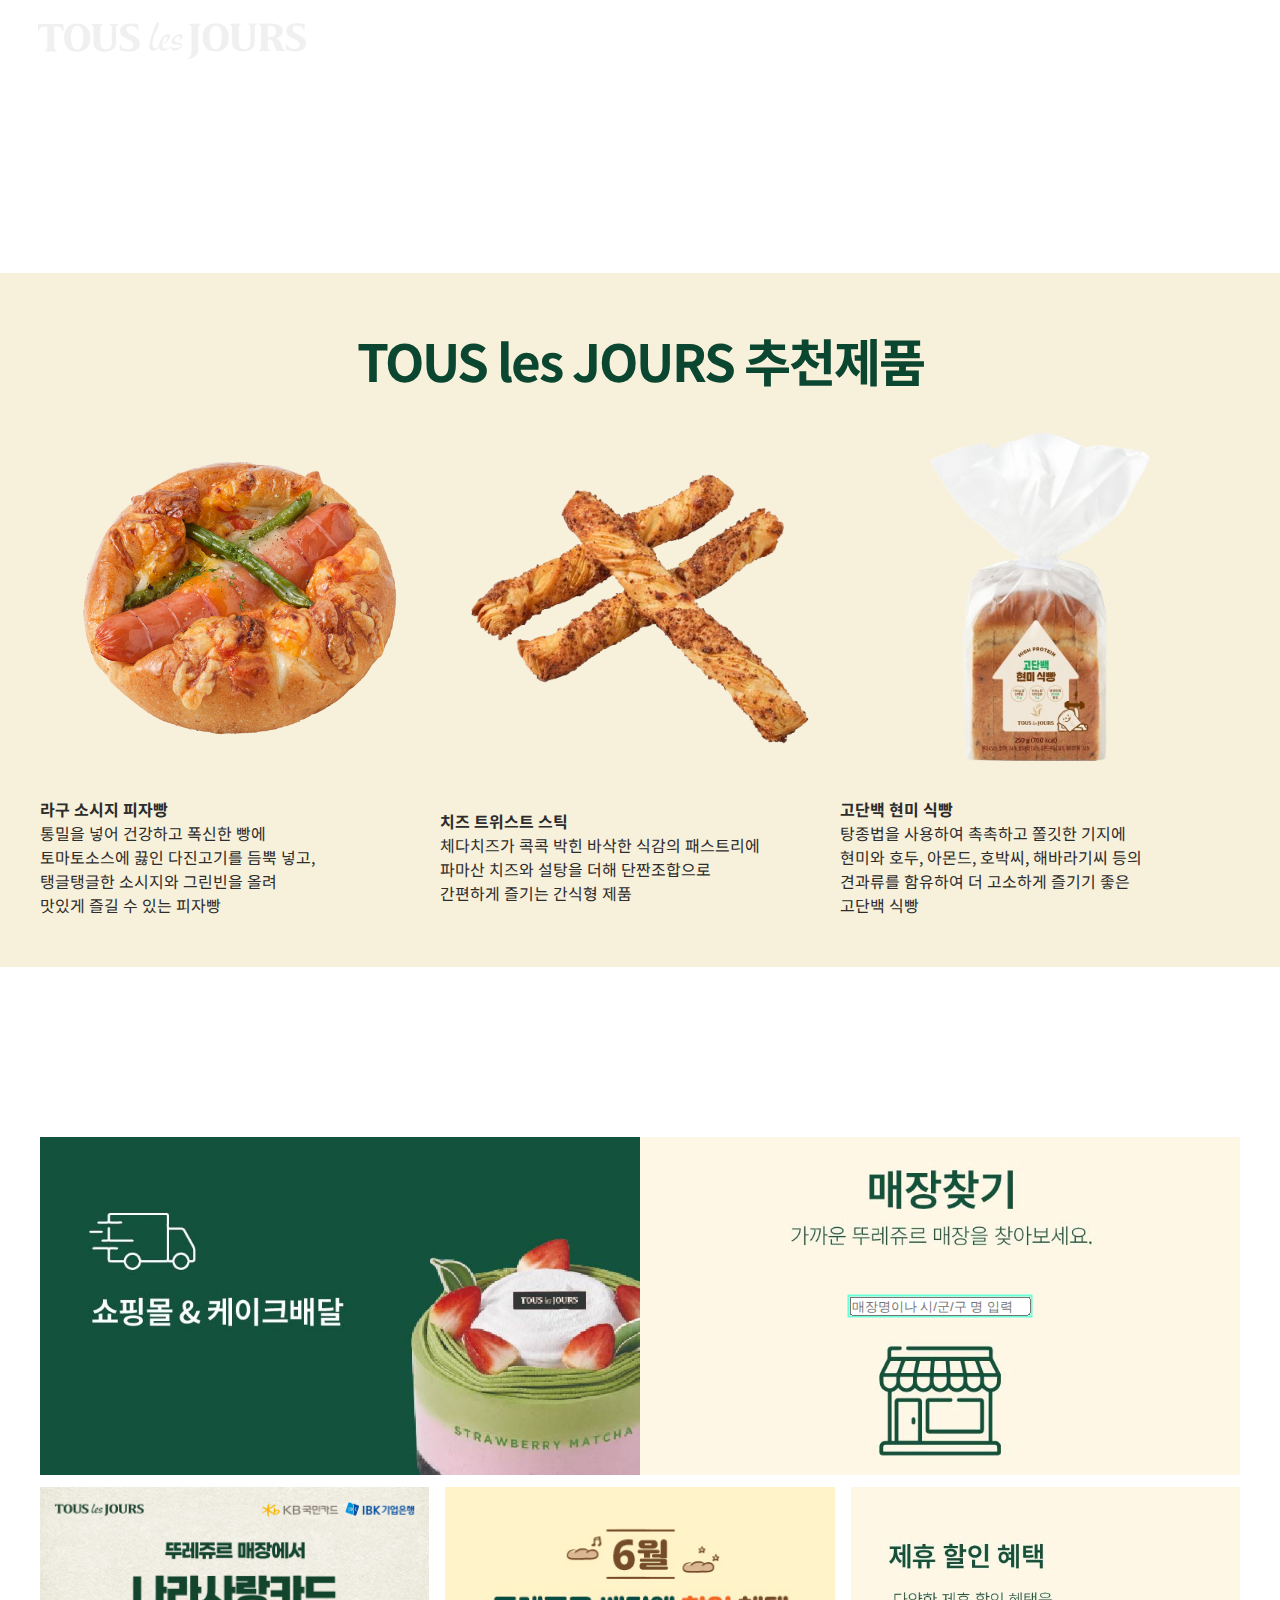
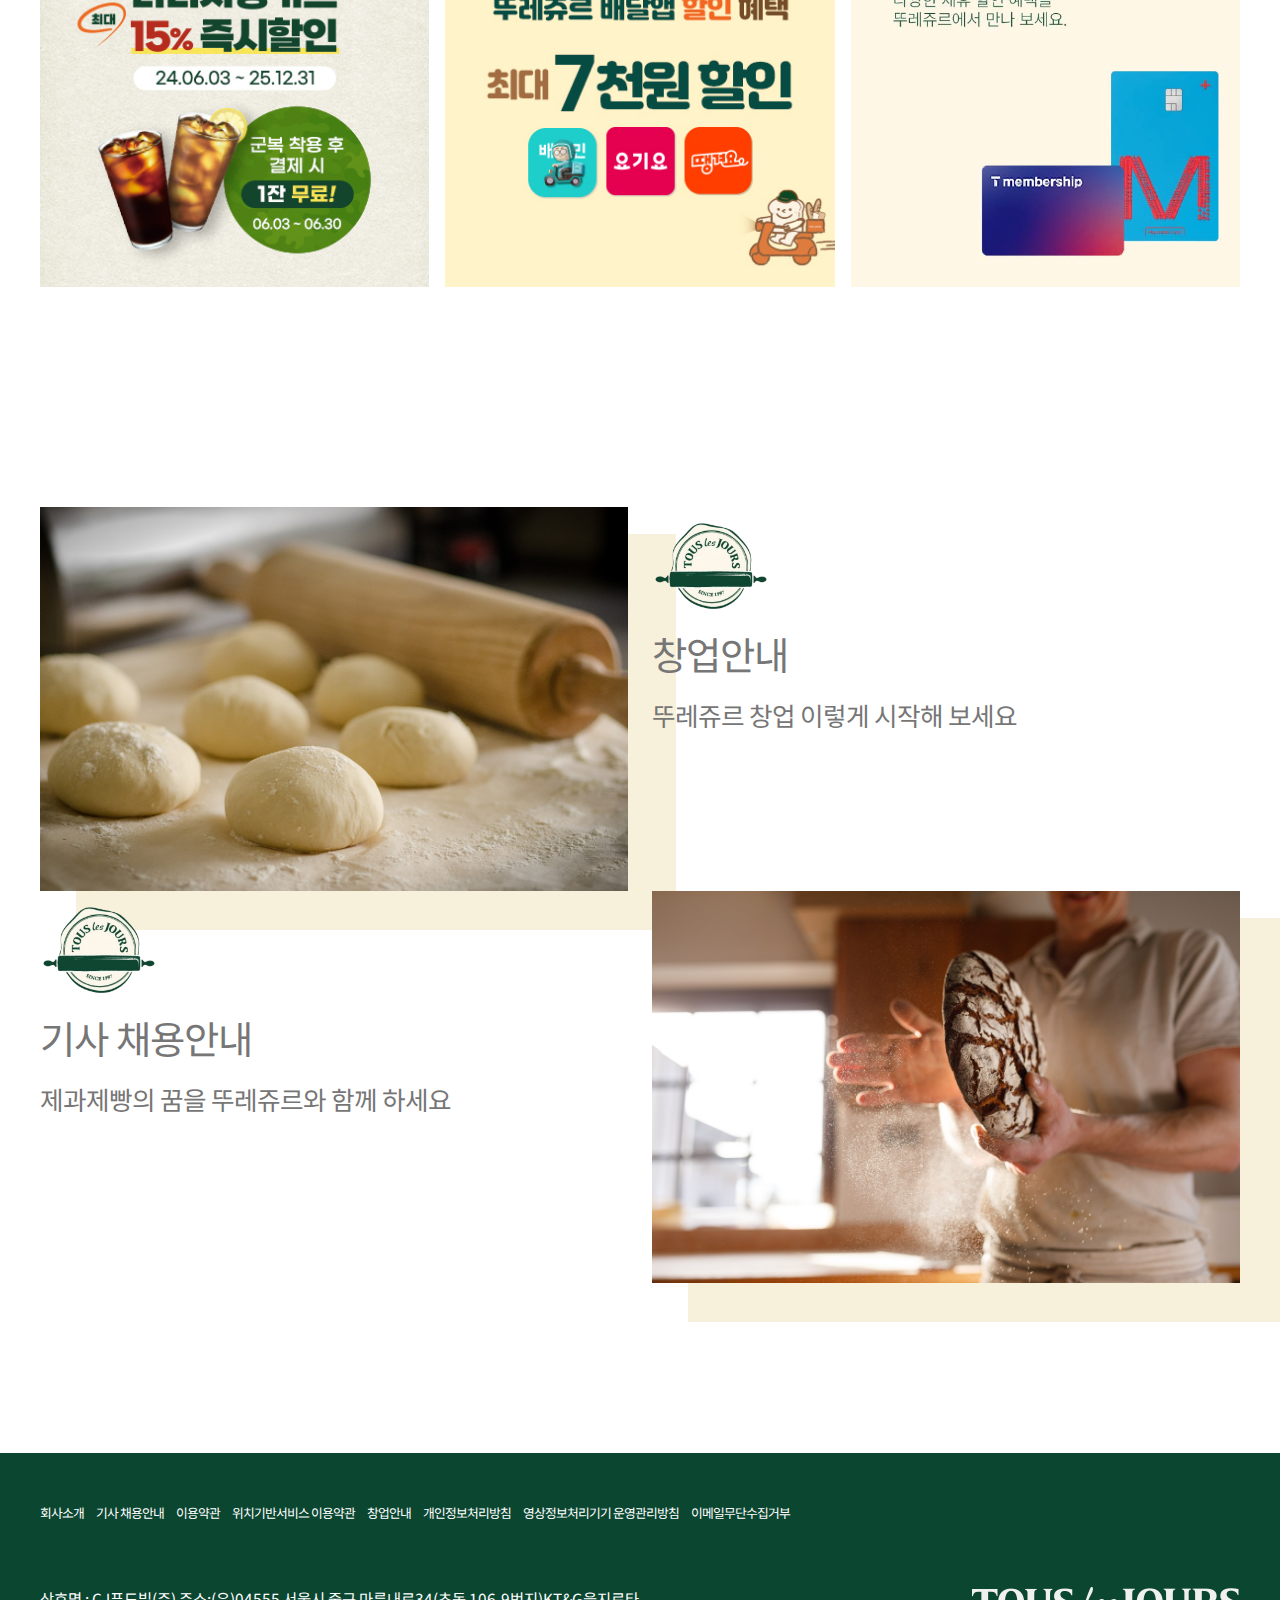
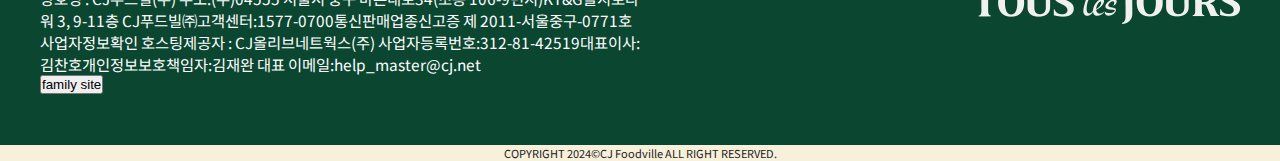
==== index.html @ 7d810b8e "update" ====
<!DOCTYPE html>
<html lang="kr">
<head>
    <meta charset="UTF-8">
    <meta name="viewport" content="width=device-width, initial-scale=1.0">
    <link href="https://fonts.googleapis.com/css2?family=Noto+Sans+KR:wght@100..900&display=swap" rel="stylesheet">
    <!-- 웹 아이콘  http://ionicons.com/v2  -->
    <link rel="stylesheet" href="http://code.ionicframework.com/ionicons/2.0.1/css/ionicons.min.css">
    <link rel="stylesheet" href="./css/main.css">
    <title>뚜레쥬르</title>


   
    </style>
</head>
<body>

        
        
        
            <header id="header">
                <h1><a href="#home"></a></h1>
        
                <nav id="gnb">
                    <ul>
                      <li class="main">
                        <a href="#home">브랜드 스토리</a>
                        <ul class="sub">
                            <li><a href="#">브랜드 스토리</a></li>
                            <li><a href="#">뚜레쥬르 광고</a></li>
                            <li><a href="#">뚜레쥬르 재료 이야기</a></li>
                        </ul>
                    </li>        
                      <li><a href="#about">메뉴소개</a></li>
                      <li><a href="#works">이벤트&멤버십</a></li>
                      <li><a href="#contact">뚜레쥬르 App&Online</a></li>
                    
                    </ul>
                </nav>

                <div class="gnb_btn">
                   <a href="#contact"><i class="ion-navicon-round"></i></a>
                </div>

        
            </header>
            
            
          
          
          
            <main id="contents">
            
                  <section id="home">
                    <video src="https://www.tlj.co.kr/static/images/bread/video/video7.mp4" autoplay muted loop type="video/mp4"></video>
                  </section>

                  <section>
                    <h2></h2>
                  </section>
                  
                  
                  
                  
                  <section id="recom">
                      <div class="inner">
                      
                              <h2>TOUS les JOURS 추천제품</h2>

                              <ul class="recom_list">
                                <li>
                                    <a href="#">
                                        <img class="re" src="images/event_01.png" alt="">
                                        <div class="recom_txt">
                                            <strong>라구 소시지 피자빵</strong>
                                            <p>통밀을 넣어 건강하고 폭신한 빵에<br>
                                                토마토소스에 끓인 다진고기를 듬뿍 넣고,<br>
                                                탱글탱글한 소시지와 그린빈을 올려<br>
                                                맛있게 즐길 수 있는 피자빵</p>
                                        </div>
                                    </a>
                                </li>
                                <li>
                                    <a href="#">
                                        <img class="re" src="images/event_02.png" alt="">
                                        <div class="recom_txt">
                                            <strong>치즈 트위스트 스틱</strong>
                                            <p>체다치즈가 콕콕 박힌 바삭한 식감의 패스트리에<br>
                                                파마산 치즈와 설탕을 더해 단짠조합으로<br>
                                                간편하게 즐기는 간식형 제품</p>
                                        </div>
                                    </a>
                                </li>
                                <li>
                                    <a href="#">
                                        <img class="re" src="images/event_03.png" alt="">
                                        <div class="recom_txt">
                                            <strong>고단백 현미 식빵</strong>
                                            <p>탕종법을 사용하여 촉촉하고 쫄깃한 기지에<br>
                                                현미와 호두, 아몬드, 호박씨, 해바라기씨 등의<br>
                                                견과류를 함유하여 더 고소하게 즐기기 좋은<br>
                                                고단백 식빵</p>
                                        </div>
                                    </a>
                                </li>
                              </ul>
                              
                      </div>
                  </section>
                  
                  
                  
                  
                  <section id="evnet_wrap">
                      <div class="inner">
                      
                        <ul class="shop_app">
                            <li class="evnet_item01">
                                <!-- <h2>쇼핑몰 & 케이크배달</h2> -->
                                <a href="#" class="app_wrap">
                                    <img src="./images/event01.jpg" alt="">
                                    <!-- <strong>
                                        뚜레쥬르 제품을 온라인에서<br>
                                        구매&배송신청 하세요.
                                    </strong> -->
                                </a>
                            </li>

                            <li class="evnet_item02">
                                <!-- <h2>매장찾기</h2> -->
                                <!-- <p>가까운 뚜레쥬르 매장을 찾아보세요.</p> -->
                                <img src="./images/event02.jpg" alt="">
                                <form action="">
                                    <fieldset>
                                        <!-- <legend>매장찾기</legend> -->

                                        <input type="text" placeholder="매장명이나 시/군/구 명 입력">
                                    </fieldset>
                                </form>
                            </li>
                        </ul>
                        <ul class="event_discount">
                            <li>
                                <a href="#">
                                    <img src="./images/event03.jpg" alt="">
                                </a>
                            </li>
                            <li>
                                <a href="#">
                                    <img src="./images/event04.jpeg" alt="">
                                </a>
                            </li>
                            <li>
                                <a href="#">
                                    <img src="./images/event05.jpg" alt="">
                                </a>
                            </li>
                        </ul>
                      </div>
                  </section>

                  <section id="banner_wrap">

                    <ul class="item inner">
                        <li>
                            <a href="#">
                                <img src="./images/banner03.jpg" alt="">
                            
                            </a>
                        </li>
                        <li class="txt">

                                <img src="./images/sb.png" alt="">
                                <p>창업안내</p>
                                <span>뚜레쥬르 창업 이렇게 시작해 보세요</span>

                        </li>
                        <li>
                            <a href="#">
                                <img src="./images/banner04.jpg" alt="">
                            
                            </a>
                        </li>
                        <li class="txt">

                                <img src="./images/sb.png" alt="">
                                <p>기사 채용안내</p>
                                <span>제과제빵의 꿈을 뚜레쥬르와 함께 하세요</span>

                        </li>
                    </ul>
                  </section>
                  
                  
            
                  
            </main>
            
            
            
            
            
            
            <footer id="footer">
               <div class="inner">
                <!-- <h2 class="blind">사이트맵(전체메뉴)</h2> -->

                <ul class="sitemap">
                    <li><a href="#">회사소개</a></li>
                    <li><a href="#">기사 채용안내</a></li>
                    <li><a href="#">이용약관</a></li>
                    <li><a href="#">위치기반서비스 이용약관</a></li>
                    <li><a href="#">창업안내</a></li>
                    <li><a href="#">개인정보처리방침</a></li>
                    <li><a href="#">영상정보처리기기 운영관리방침</a></li>
                    <li><a href="#">이메일무단수집거부</a></li>
                </ul>

                <ul class="footer_setion">
                    <li class="area">
                        상호명 : CJ푸드빌(주)
                        주소:(우)04555 서울시 중구 마른내로34(초동 106-9번지)KT&G을지로타워 3, 9-11층 CJ푸드빌㈜고객센터:1577-0700통신판매업종신고증 제 2011-서울중구-0771호사업자정보확인
                        호스팅제공자 : CJ올리브네트웍스(주)
                        사업자등록번호:312-81-42519대표이사:김찬호개인정보보호책임자:김재완
                        대표 이메일:help_master@cj.net
                    </li>


                    <li><h1><a href="#"><img src="./images/logo.png" alt=""></a></h1></li>

                </ul>

                

                <div class="familysite">
                    <button class="family_btn">family site</button>

                    <ul>
                        <li><a href="#">CJ푸드빌</a></li>
                        <li><a href="#">VIPS</a></li>
                        <li><a href="#">더플레이스</a></li>
                        <li><a href="#">제일제면소</a></li>
                        <li><a href="#">N서울타워</a></li>
                    </ul>

                </div>
               </div>


               <P class="copyright">COPYRIGHT 2024©CJ Foodville ALL RIGHT RESERVED.</P>
            </footer>
            
        </body>


    <script>

    let header = document.querySelector("#header");

    function scrollEvent(){
        window.addEventListener("scroll",function(){
            let sc = window.scrollY;
            let headerY = header.clientHeight;
            console.log(sc);
            if ( sc >= headerY ){
                document.querySelector("h1").classList.add("on");
                header.classList.add("on");
            }else {
                document.querySelector("h1").classList.remove("on");
                header.classList.remove("on");
            }

        });
    }

    //header event
    scrollEvent();


    //mobile gnb 햄버거 버튼
    let gnbBtn = document.querySelector(".gnb_btn");
    let gnb = document.querySelector("#gnb");

    gnbBtn.addEventListener("click",function(){
        gnb.classList.toggle("on");
        
    });



    
    </script>

    <script src="http://code.jquery.com/jquery-3.7.0.js"></script>

    <script>
        //footer 패밀리 사이트 메뉴
        $(function(){
            
            $(".family_btn").click(function(){
            
                $(".familysite ul").slideToggle(300);
        
                return false;
                
            });
          
        });


        //gnb 오버시 메뉴 펼침
        $(function(){

            $(".main").mouseenter(function(){
                $(".sub",this).stop().slideDown(300); 
            });

            $(".main").mouseleave(function(){
                $(".sub",this).stop().hide(); 
            });


        });

    </script>
    
</body>
</html>
---- css/main.css ----
@charset "UTF-8";
/*reset*/
* {
  margin: 0;
  padding: 0;
  box-sizing: border-box;
}

body {
  font-family: "Noto Sans KR";
}

html, body {
  height: 100%;
}

body, div, p, dl, dt, dd, ul, ol, li, h1, h2, h3, h4, h5, h6, form, fieldset, button, input {
  margin: 0;
  padding: 0;
}

html {
  scroll-behavior: smooth;
}

h1, h2, h3, h4 {
  font-size: 1rem;
}

ul, li, ol {
  list-style: none;
}

img, fieldset, iframe {
  border: 0;
}

img {
  vertical-align: top;
}

table {
  border-collapse: collapse;
}

a {
  text-decoration: none;
  color: #2c2c2c;
  font-size: 1rem;
  font-weight: 400;
}

body {
  font: 11px "Noto Sans KR", "나눔고딕";
  color: #767676;
}
body a {
  color: #2c2c2c;
  outline: none;
}
body h2 {
  font-size: 4vw;
  letter-spacing: -2px;
  text-align: center;
  color: #0B4631;
}
body .inner {
  max-width: 1200px;
  margin: 120px auto;
  padding: 50px 0;
}

#header {
  display: flex;
  justify-content: space-between;
  align-items: center;
  position: fixed;
  left: 0;
  top: 0;
  width: 100%;
  height: 80px;
  z-index: 999;
  background: rgba(255, 255, 255, 0.2);
}
#header.on {
  background-color: #fff;
  color: #0B4631;
}
#header h1 {
  margin-left: 3%;
  background: url(../images/logo.png) no-repeat center left;
  width: 100%;
  height: 100%;
}
#header h1.on {
  background-image: url(../images/logo_green.png);
  transition: 1s ease-in-out;
}
#header.on {
  background: #fff;
}
#header.on #gnb li a {
  color: #0B4631;
}
#header #gnb {
  margin-right: 3%;
}
#header #gnb ul {
  display: flex;
  gap: 2rem;
  white-space: nowrap;
}
#header #gnb ul .main {
  position: relative;
  padding: 0 10px;
}
#header #gnb ul .main .sub {
  display: none;
  position: absolute;
  left: 0;
  top: 24px;
  width: 100%;
  text-align: center;
}
#header #gnb ul .main .sub li a {
  display: inline-block;
  width: 100%;
  padding: 10px 0;
  background-color: #f7f0da;
  color: #0B4631;
}
#header #gnb ul li a {
  color: white;
  font-size: 1rem;
  letter-spacing: -1px;
  object-fit: cover;
  transition: 1s;
}

#home video {
  width: 100vw;
  height: 100%;
  object-fit: cover;
}

#recom {
  background-color: #f7f0da;
}
#recom .recom_list {
  position: relative;
  display: flex;
  justify-content: space-between;
  align-items: center;
}
#recom .recom_list li {
  width: 50%;
}
#recom .recom_list li img.re {
  animation: recomRo 3s infinite ease-out;
  width: 100%;
}

#evnet_wrap ul.shop_app {
  display: flex;
}
#evnet_wrap ul.shop_app li {
  display: block;
  background-color: #0B4631;
}
#evnet_wrap ul.shop_app li img {
  width: 100%;
}
#evnet_wrap ul.shop_app li.evnet_item02 {
  position: relative;
}
#evnet_wrap ul.shop_app li.evnet_item02 form {
  position: absolute;
  top: 50%;
  left: 50%;
  transform: translate(-50%, -50%);
  border: 2px solid rgb(105, 255, 218);
}
#evnet_wrap ul.event_discount {
  display: flex;
  gap: 1rem;
  margin-top: 1%;
}
#evnet_wrap ul.event_discount li {
  flex: 1;
}
#evnet_wrap ul.event_discount li img {
  width: 100%;
}

@keyframes recomRo {
  0% {
    transform: rotate(0deg);
  }
  50% {
    transform: rotate(-5deg);
  }
  100% {
    transform: rotate(0deg);
  }
}
#banner_wrap .item {
  display: flex;
  flex-wrap: wrap;
  justify-content: space-between;
  gap: 1%;
  width: 100%;
}
#banner_wrap .item li {
  width: 49%;
}
#banner_wrap .item li:nth-child(3) {
  order: 4;
}
#banner_wrap .item li:nth-child(4) {
  order: 3;
}
#banner_wrap .item img {
  width: 100%;
  box-shadow: 42px 33px 0px 6px rgb(247, 240, 218);
  -webkit-box-shadow: 42px 33px 0px 6px rgb(247, 240, 218);
  -moz-box-shadow: 42px 33px 0px 6px rgb(247, 240, 218);
}
#banner_wrap .item .txt {
  font-size: 3vw;
  letter-spacing: -1px;
}
#banner_wrap .item .txt span {
  font-size: 2vw;
}
#banner_wrap .item .txt img {
  width: 20%;
  box-shadow: none;
}

#footer {
  background-color: #0B4631;
}
#footer .inner {
  margin-bottom: 0;
}
#footer .inner .sitemap {
  display: flex;
  flex-wrap: wrap;
  flex-direction: c;
  justify-content: flex-start;
  gap: 1%;
  margin-bottom: 5%;
}
#footer .inner .sitemap li {
  margin-bottom: 5px;
}
#footer .inner .sitemap a {
  color: #fff;
  font-size: 1vw;
  letter-spacing: -1px;
}
#footer .inner .footer_setion {
  display: flex;
  justify-content: space-between;
  color: #fff;
  font-size: 1.2vw;
}
#footer .inner .footer_setion .area {
  width: 50%;
}
#footer .inner .familysite {
  position: relative;
  width: 120px;
  height: 20px;
}
#footer .inner .familysite ul {
  display: none;
  position: absolute;
  right: 0;
  bottom: 20px;
  width: 120px;
  height: auto;
  padding: 5px;
  background: #f6f6f6;
}
#footer .inner .familysite ul li {
  height: 20px;
}
#footer .copyright {
  background-color: #f7f0da;
  color: #222;
  text-align: center;
}

/* mediaquery */
@media all and (max-width: 767px) { /* 스마트폰 */
  body {
    border: 10px dashed rgb(255, 119, 114);
  }
  #header #gnb {
    transition: 0.5s;
    height: 0px;
    overflow: hidden;
    position: absolute;
    left: 0px;
    top: 50px;
    z-index: 100;
    width: 100%;
    background: rgba(0, 0, 0, 0.8);
  }
  #header #gnb ul {
    gap: 1rem;
  }
  #header #gnb .ion-navicon-round:before {
    scale: 2;
  }
  #header #gnb.on {
    height: 100%;
  }
  #home video {
    width: 100vw;
    height: 100vh;
    object-fit: cover;
  }
  #recom .recom_list {
    flex-direction: column;
  }
  #recom .recom_list li {
    width: 60%;
  }
  #evnet_wrap ul {
    flex-direction: column;
  }
  #evnet_wrap ul li {
    flex: 1;
  }
  #banner_wrap .item {
    flex-direction: column;
  }
  #banner_wrap .item li {
    width: 100%;
  }
  #banner_wrap .item li:nth-child(3) {
    order: 3;
  }
  #banner_wrap .item li:nth-child(4) {
    order: 4;
  }
  #footer .footer_setion {
    flex-direction: column;
    text-align: center;
  }
  #footer .footer_setion li:nth-child(1) {
    order: 2;
  }
  #footer .footer_setion li:nth-child(2) {
    order: 1;
  }
  #footer .footer_setion .area {
    margin: 0 auto;
  }
  #footer .familysite {
    margin: 0 auto;
    text-align: center;
  }
}
@media all and (min-width: 768px) and (max-width: 1023px) { /* 태블릿 */
  body {
    border: 10px dashed rgb(56, 255, 53);
  }
  #header #gnb ul {
    gap: 1rem;
  }
  #header #gnb ul li:last-child {
    display: none;
  }
}
@media all and (min-width: 1024px) { /* PC */
  #header #gnb li:last-child {
    display: none;
  }
}
#tt {
  position: fixed;
  z-index: 1000;
  left: 0;
  top: 200px;
  background: red;
  padding: 5px;
  font-size: 20px;
  color: white;
}
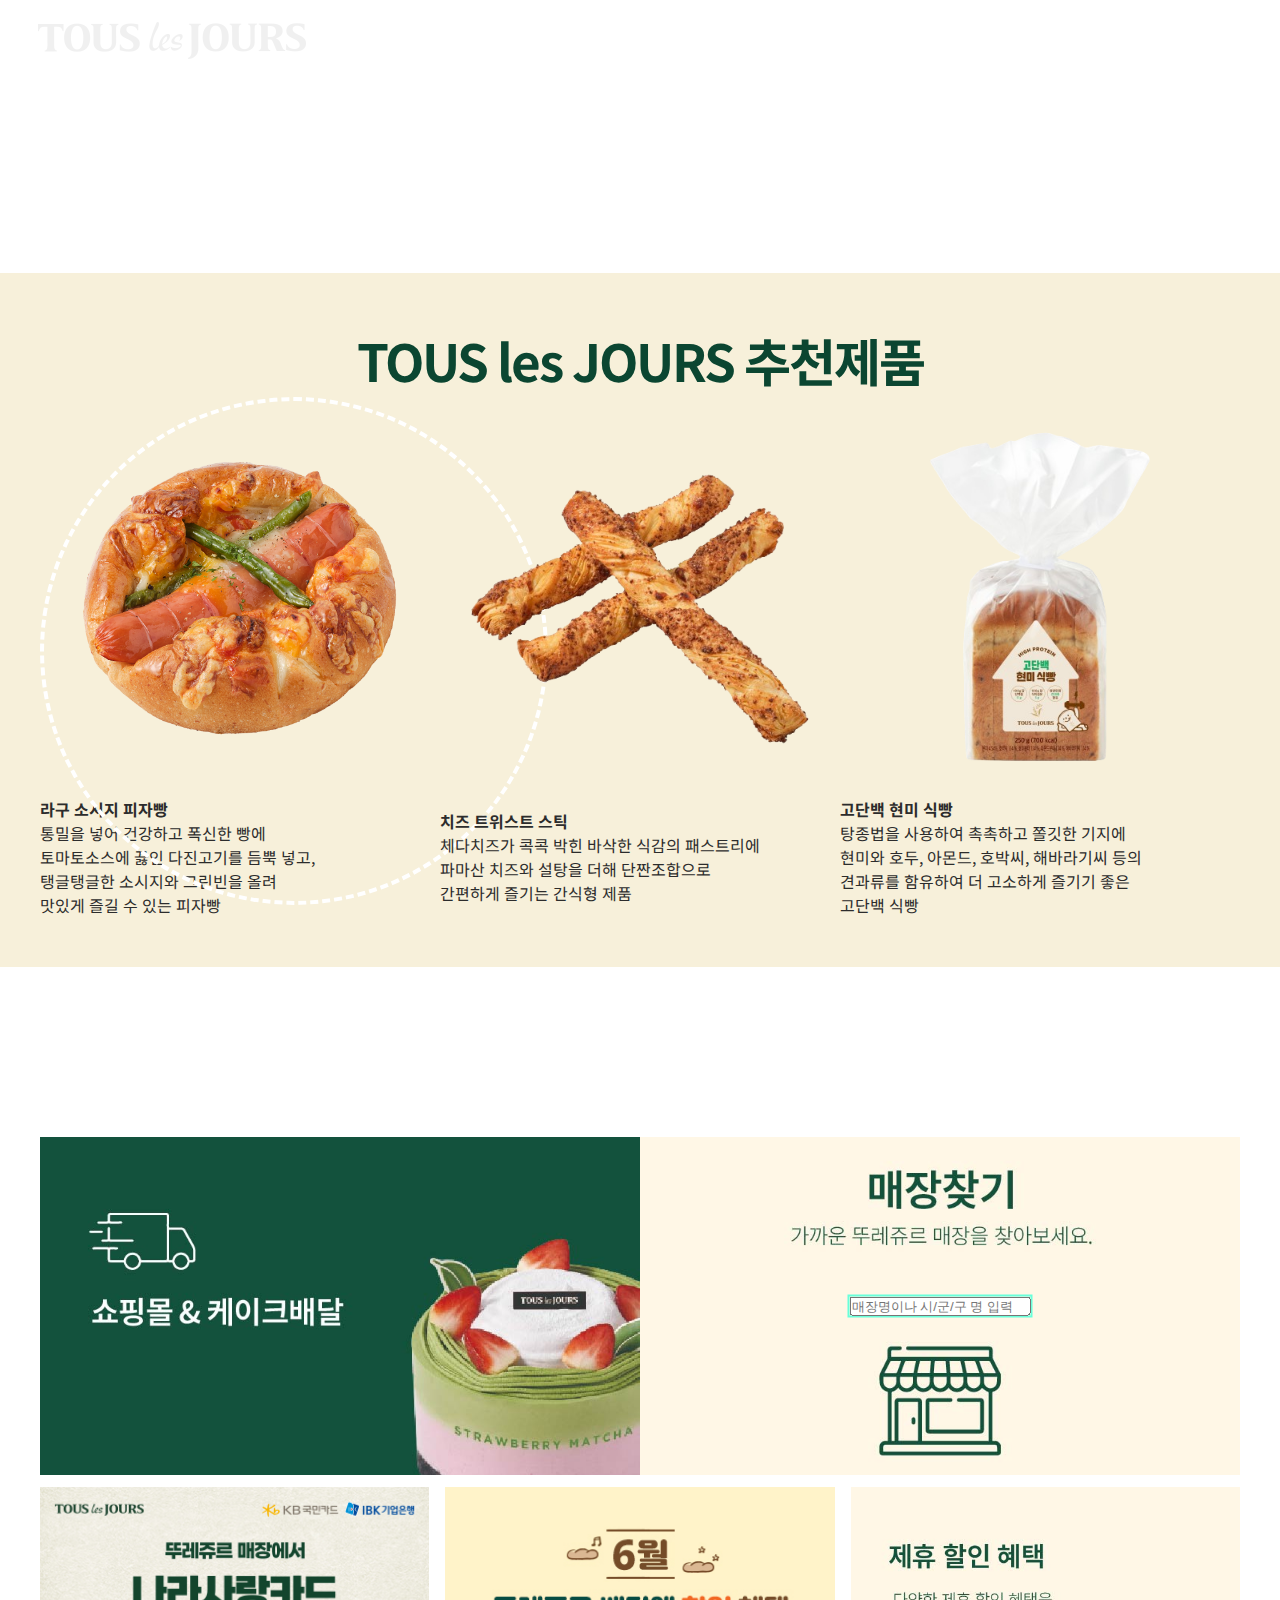
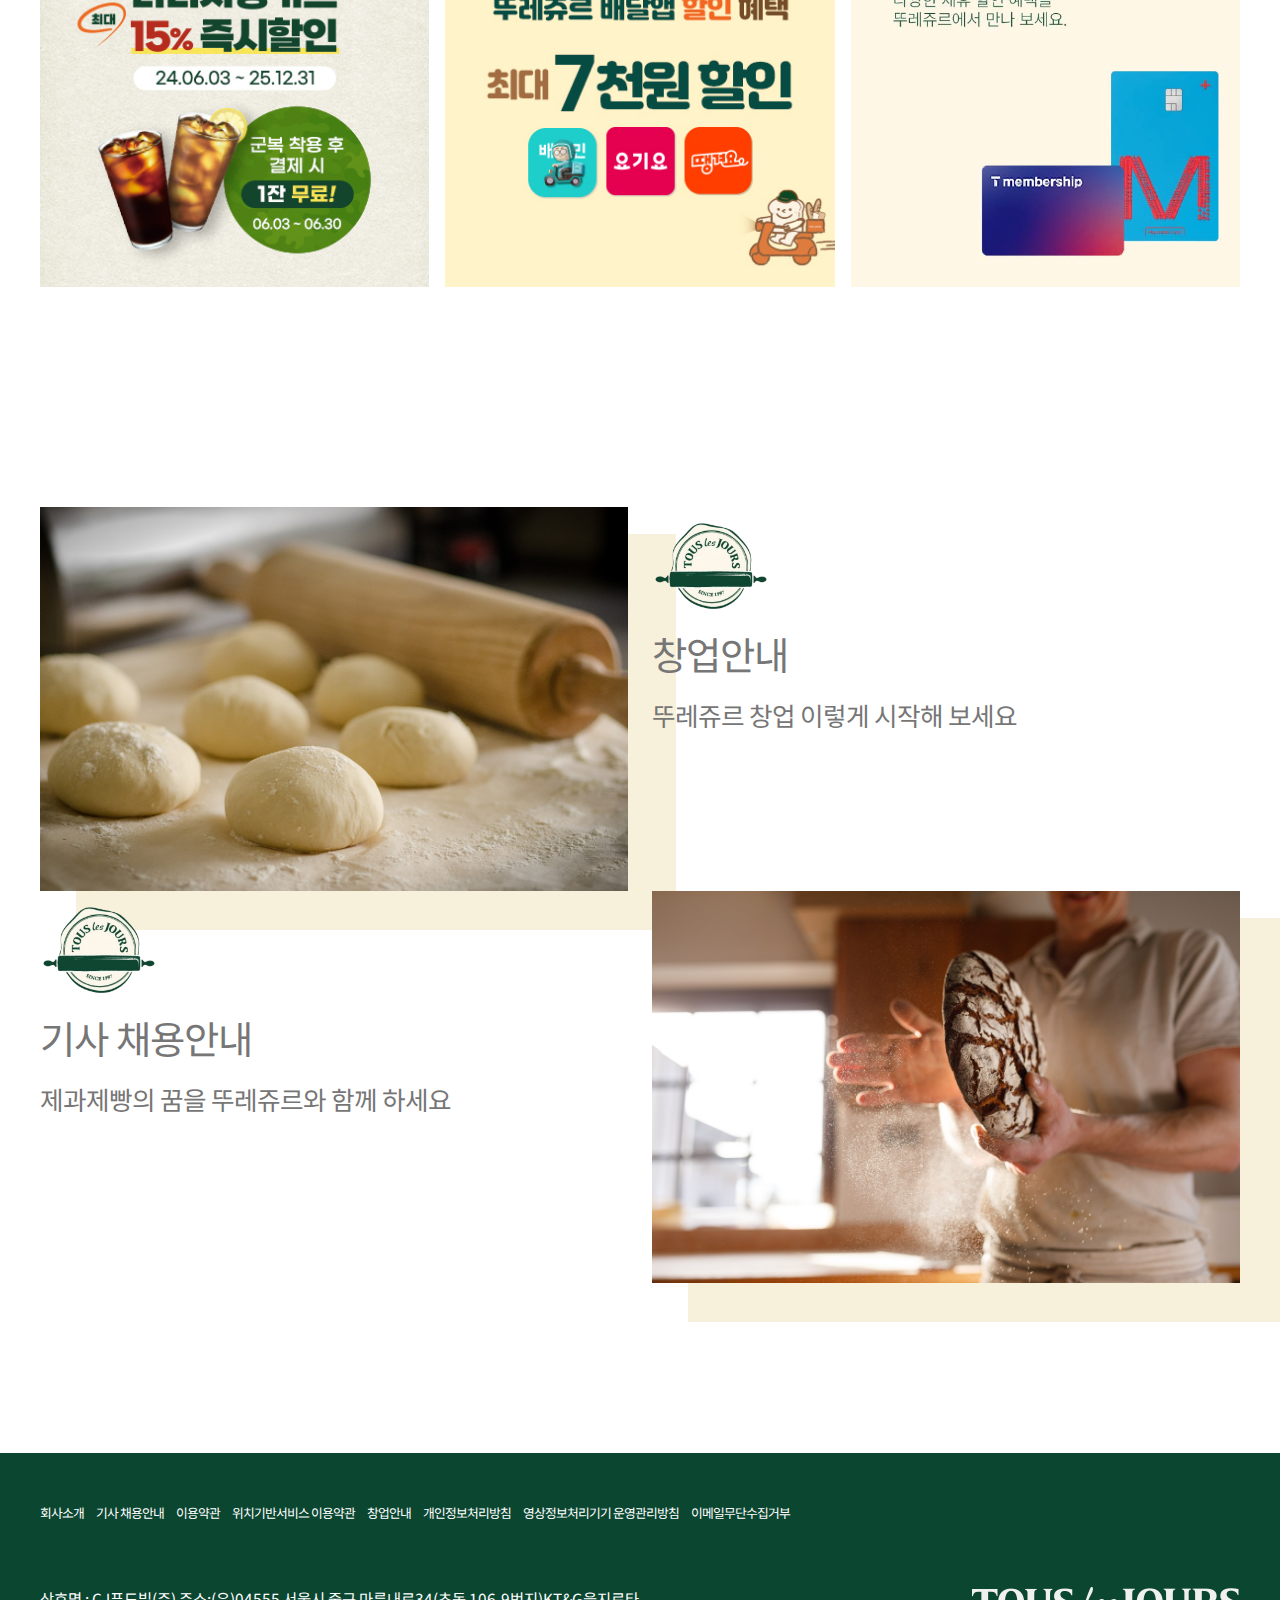
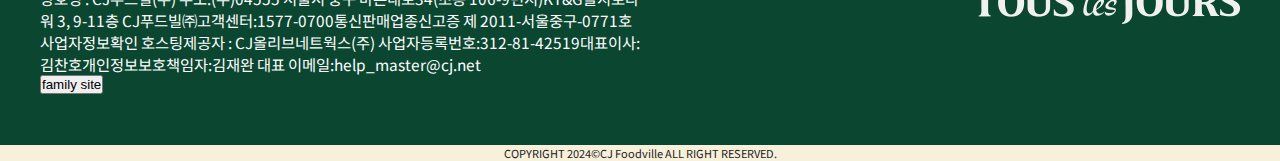
==== commit a22d48ed: "style : setion recom" ====
--- a/index.html
+++ b/index.html
@@ -14,36 +14,54 @@
     </style>
 </head>
 <body>
-
-        
-        
-        
-            <header id="header">
-                <h1><a href="#home"></a></h1>
-        
-                <nav id="gnb">
-                    <ul>
-                      <li class="main">
-                        <a href="#home">브랜드 스토리</a>
-                        <ul class="sub">
-                            <li><a href="#">브랜드 스토리</a></li>
-                            <li><a href="#">뚜레쥬르 광고</a></li>
-                            <li><a href="#">뚜레쥬르 재료 이야기</a></li>
-                        </ul>
-                    </li>        
-                      <li><a href="#about">메뉴소개</a></li>
-                      <li><a href="#works">이벤트&멤버십</a></li>
-                      <li><a href="#contact">뚜레쥬르 App&Online</a></li>
-                    
-                    </ul>
-                </nav>
-
-                <div class="gnb_btn">
-                   <a href="#contact"><i class="ion-navicon-round"></i></a>
-                </div>
-
-        
-            </header>
+    <header id="header">
+        <h1><a href="#home"></a></h1>
+
+        <nav id="gnb">
+            <ul>
+                <li class="main">
+                    <a href="#home">브랜드 스토리</a>
+                    <ul class="sub">
+                        <li><a href="#">브랜드 스토리</a></li>
+                        <li><a href="#">뚜레쥬르 광고</a></li>
+                        <li><a href="#">뚜레쥬르 재료 이야기</a></li>
+                    </ul>
+                </li>        
+                <li class="main">
+                    <a href="#about">메뉴소개</a>
+                    <ul class="sub">
+                        <li><a href="#">신제품</a></li>
+                        <li><a href="#">빵</a></li>
+                        <li><a href="#">케이크</a></li>
+                        <li><a href="#">디저트&스낵</a></li>
+                    </ul>
+                </li>
+                <li class="main">
+                    <a href="#works">이벤트&멤버십</a>
+                    <ul class="sub">
+                        <li><a href="#">진행중인 이벤트</a></li>
+                        <li><a href="#">이벤트 당첨자</a></li>
+                        <li><a href="#">CJ ONE 멤버십</a></li>
+                        <li><a href="#">제휴혜택</a></li>
+                    </ul>
+                </li>
+                <li class="main">
+                    <a href="#contact">뚜레쥬르 App&Online</a>
+                    <ul class="sub">
+                        <li><a href="#">뚜레쥬르 앱</a></li>
+                        <li><a href="#">홈페이지 전용 예약 배송</a></li>
+                    </ul>
+                </li>
+            
+            </ul>
+        </nav>
+
+        <div class="gnb_btn">
+            <a href="#contact"><i class="ion-navicon-round"></i></a>
+        </div>
+
+
+    </header>
             
             
           
@@ -68,7 +86,7 @@
                               <h2>TOUS les JOURS 추천제품</h2>
 
                               <ul class="recom_list">
-                                <li>
+                                <li class="active">
                                     <a href="#">
                                         <img class="re" src="images/event_01.png" alt="">
                                         <div class="recom_txt">
@@ -287,6 +305,23 @@
     });
 
 
+    const recom = document.querySelectorAll(".recom_list li");
+        recom.forEach((e,i)=>{
+            e.addEventListener("mouseenter",function(){
+                recom[i].classList.add("active");
+
+            })
+            e.addEventListener("mouseleave",function(){
+                recom[i].classList.remove("active");
+
+            })
+               
+               
+             
+        })
+
+ 
+
 
     
     </script>
--- a/css/main.css
+++ b/css/main.css
@@ -86,6 +86,9 @@
   background-color: #fff;
   color: #0B4631;
 }
+#header.on .gnb_btn .ion-navicon-round:before {
+  color: #0B4631;
+}
 #header h1 {
   margin-left: 3%;
   background: url(../images/logo.png) no-repeat center left;
@@ -94,7 +97,10 @@
 }
 #header h1.on {
   background-image: url(../images/logo_green.png);
-  transition: 1s ease-in-out;
+  transition: 0.5s ease-in-out;
+}
+#header .ion-navicon-round:before {
+  color: #fff;
 }
 #header.on {
   background: #fff;
@@ -112,7 +118,8 @@
 }
 #header #gnb ul .main {
   position: relative;
-  padding: 0 10px;
+  width: 150px;
+  text-align: center;
 }
 #header #gnb ul .main .sub {
   display: none;
@@ -153,13 +160,34 @@
   align-items: center;
 }
 #recom .recom_list li {
+  position: relative;
   width: 50%;
 }
 #recom .recom_list li img.re {
   animation: recomRo 3s infinite ease-out;
   width: 100%;
 }
-
+#recom .recom_list li.active::after {
+  content: "";
+  display: inline-block;
+  position: absolute;
+  left: 0;
+  top: 0;
+  width: 500px;
+  height: 500px;
+  border-radius: 50%;
+  border: 4px dashed #fff;
+  animation: reRound 0.5s ease-in;
+}
+
+@keyframes reRound {
+  0% {
+    transform: scale(0);
+  }
+  100% {
+    transform: scale(1);
+  }
+}
 #evnet_wrap ul.shop_app {
   display: flex;
 }
@@ -303,19 +331,36 @@
     overflow: hidden;
     position: absolute;
     left: 0px;
-    top: 50px;
+    top: 80px;
     z-index: 100;
     width: 100%;
-    background: rgba(0, 0, 0, 0.8);
+    background: rgba(255, 255, 255, 0.8);
   }
   #header #gnb ul {
     gap: 1rem;
   }
+  #header #gnb ul .main {
+    width: 100%;
+  }
+  #header #gnb ul .main .sub {
+    position: static;
+  }
   #header #gnb .ion-navicon-round:before {
     scale: 2;
   }
   #header #gnb.on {
-    height: 100%;
+    transition: 1s;
+    height: fit-content;
+  }
+  #header #gnb.on ul {
+    flex-direction: column;
+  }
+  #header #gnb.on .gnb_btn {
+    color: #fff;
+  }
+  #header .gnb_btn {
+    margin-right: 3%;
+    scale: 1.5;
   }
   #home video {
     width: 100vw;
@@ -324,9 +369,21 @@
   }
   #recom .recom_list {
     flex-direction: column;
+    border: 2px solid red;
   }
   #recom .recom_list li {
     width: 60%;
+  }
+  #recom .recom_list li a:hover {
+    animation: reRound 0.5s ease-in;
+  }
+  @keyframes reRound {
+    0% {
+      transform: scale(0);
+    }
+    100% {
+      transform: scale(1);
+    }
   }
   #evnet_wrap ul {
     flex-direction: column;
@@ -368,15 +425,31 @@
   body {
     border: 10px dashed rgb(56, 255, 53);
   }
+  #header h1 {
+    flex: 1;
+    background-size: contain;
+    margin-right: 20px;
+  }
+  #header .gnb_btn {
+    display: none;
+  }
+  #header #gnb {
+    flex: 2;
+    font-size: 0.8vw;
+  }
   #header #gnb ul {
-    gap: 1rem;
-  }
-  #header #gnb ul li:last-child {
-    display: none;
+    justify-content: space-between;
+  }
+  #header #gnb ul .main {
+    width: fit-content;
+    text-align: center;
+  }
+  #header #gnb ul .main .sub {
+    width: fit-content;
   }
 }
 @media all and (min-width: 1024px) { /* PC */
-  #header #gnb li:last-child {
+  #header .gnb_btn {
     display: none;
   }
 }
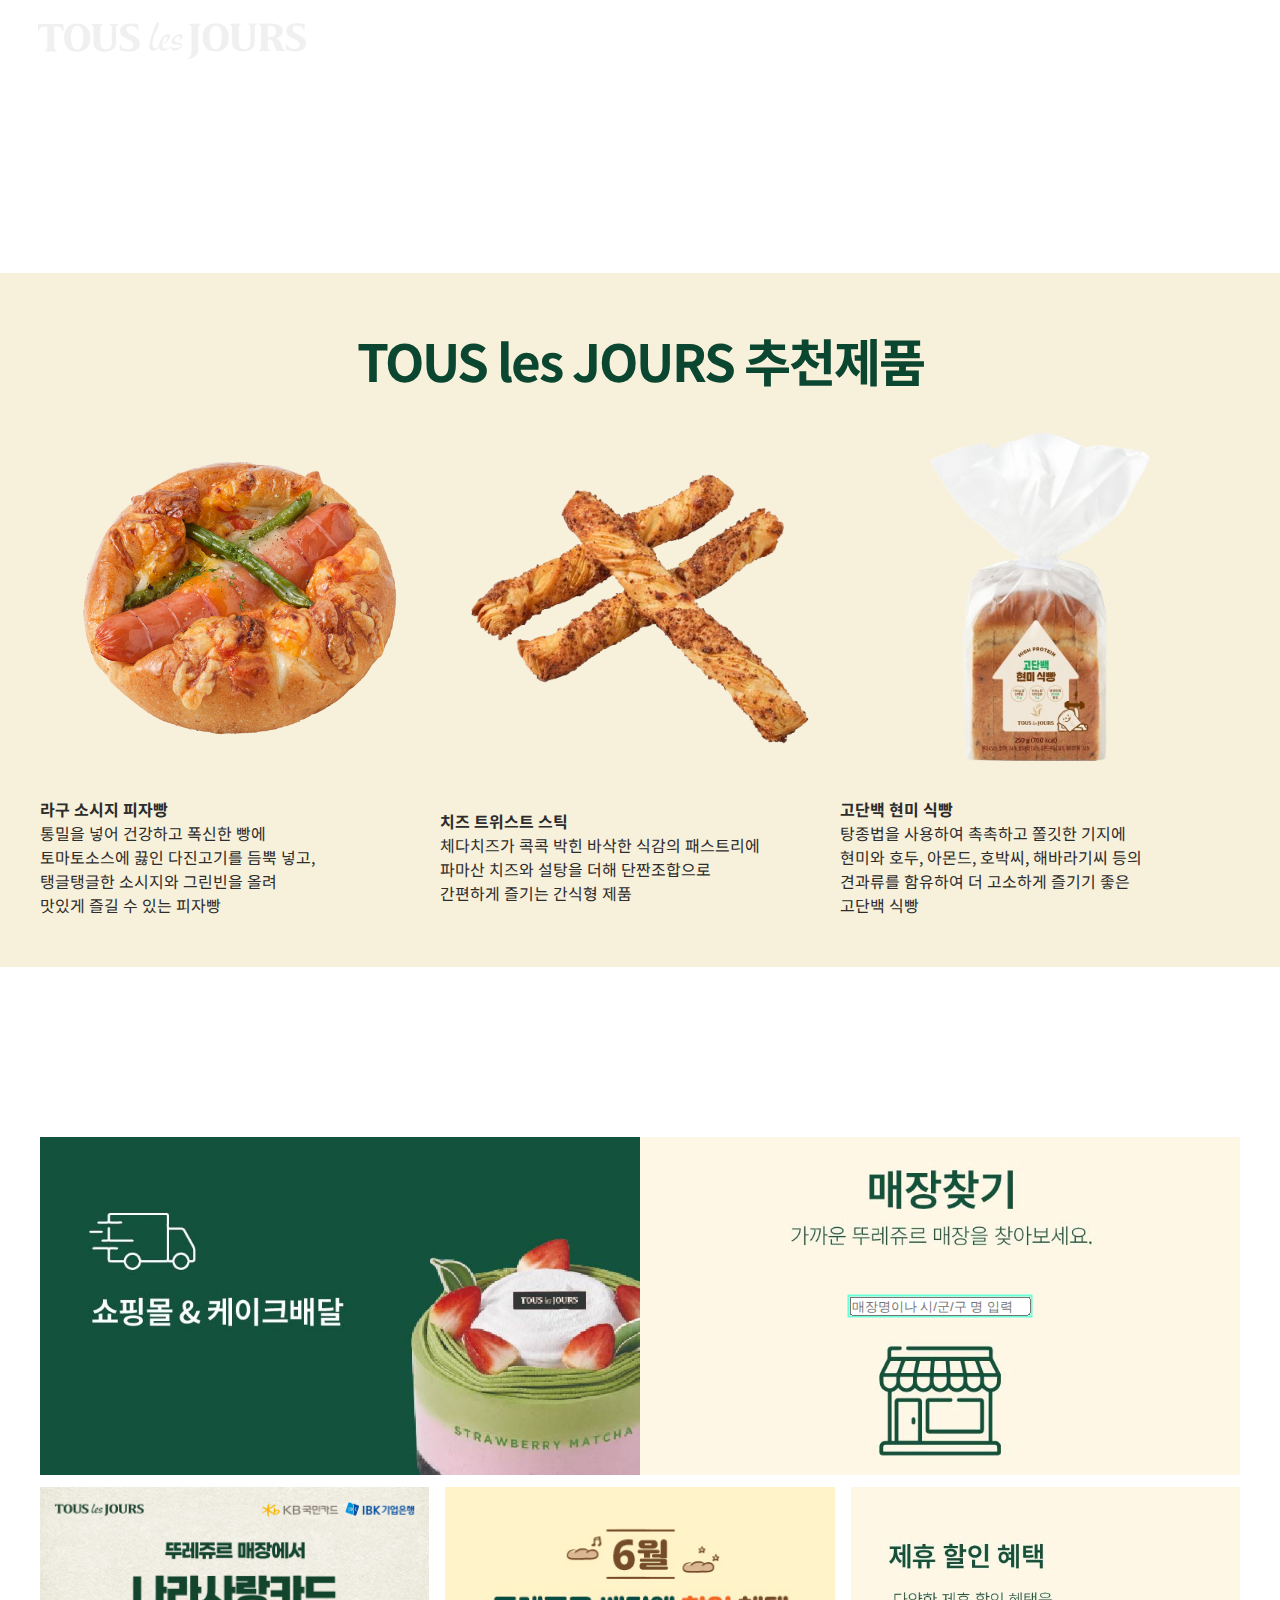
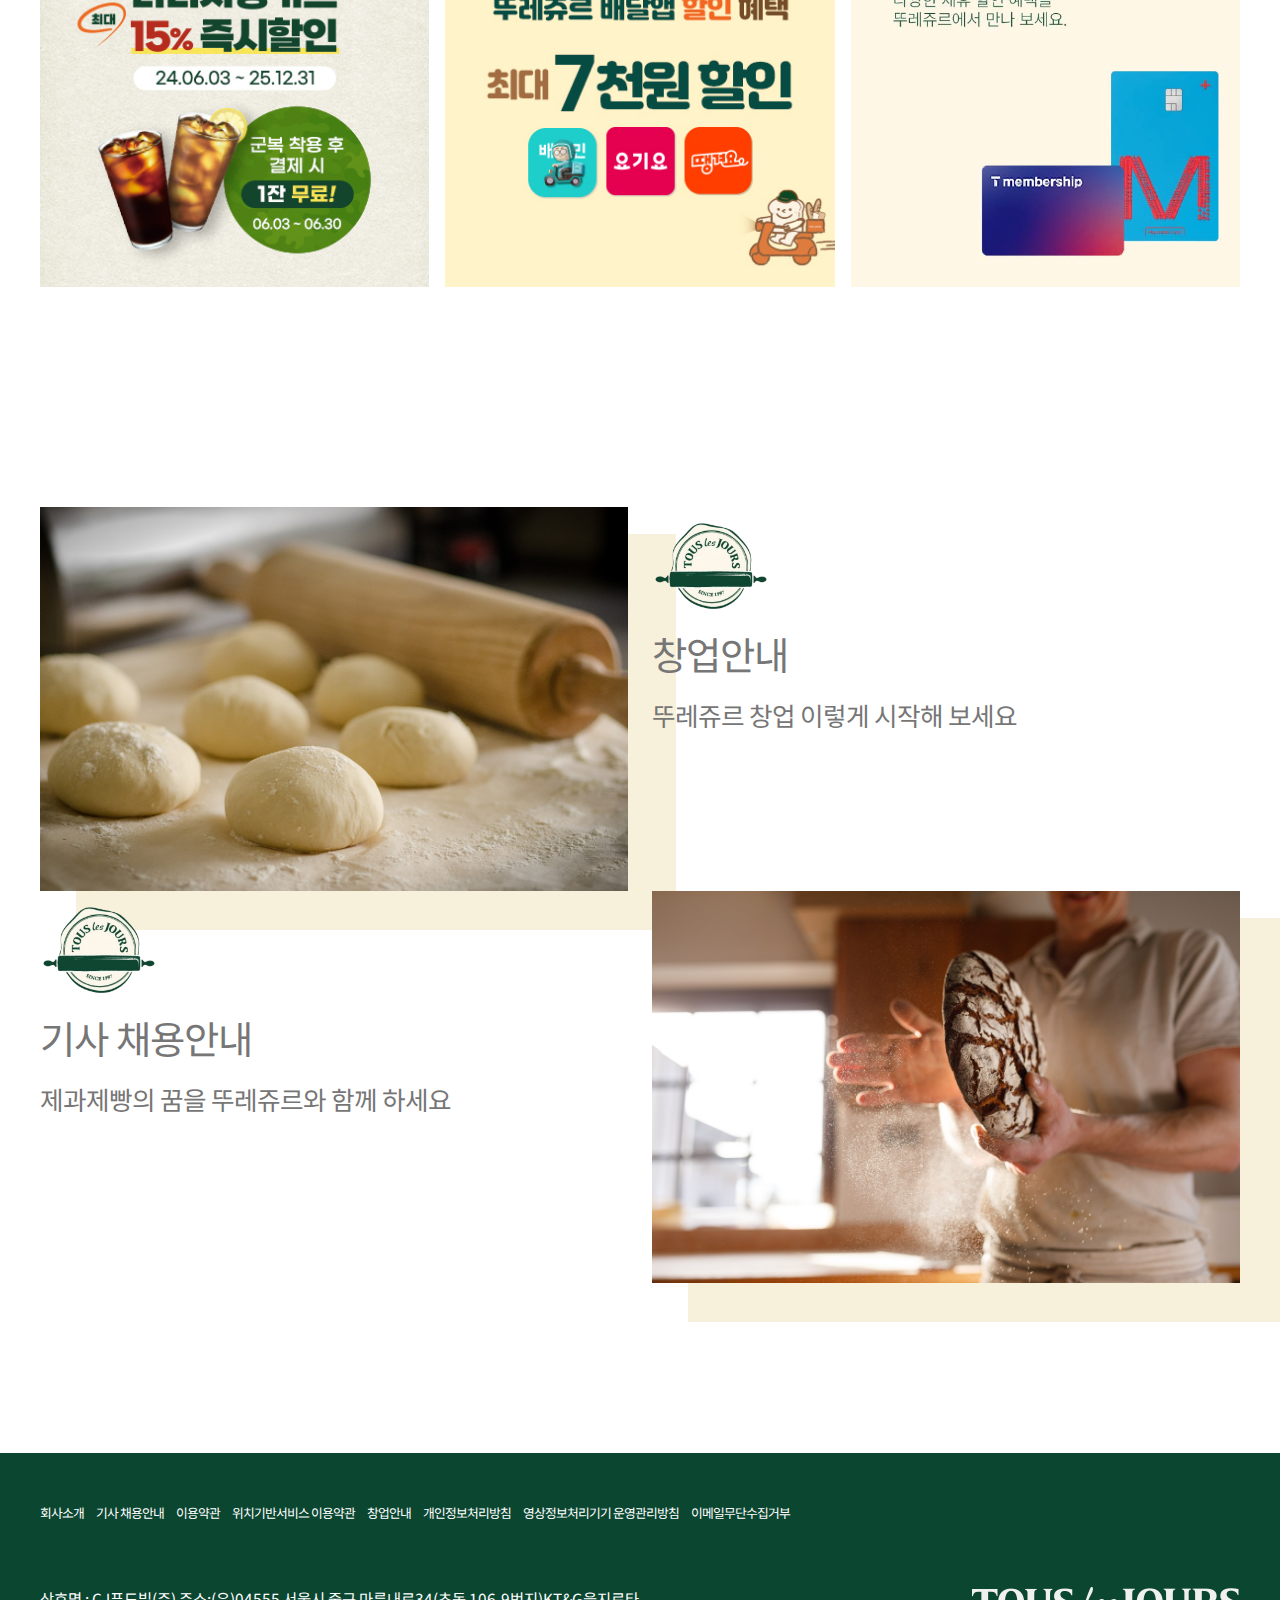
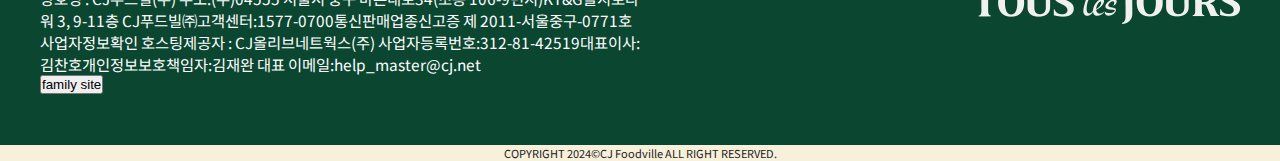
==== commit 035ec403: "fix : main page" ====
--- a/index.html
+++ b/index.html
@@ -86,7 +86,7 @@
                               <h2>TOUS les JOURS 추천제품</h2>
 
                               <ul class="recom_list">
-                                <li class="active">
+                                <li>
                                     <a href="#">
                                         <img class="re" src="images/event_01.png" alt="">
                                         <div class="recom_txt">
@@ -271,61 +271,6 @@
         </body>
 
 
-    <script>
-
-    let header = document.querySelector("#header");
-
-    function scrollEvent(){
-        window.addEventListener("scroll",function(){
-            let sc = window.scrollY;
-            let headerY = header.clientHeight;
-            console.log(sc);
-            if ( sc >= headerY ){
-                document.querySelector("h1").classList.add("on");
-                header.classList.add("on");
-            }else {
-                document.querySelector("h1").classList.remove("on");
-                header.classList.remove("on");
-            }
-
-        });
-    }
-
-    //header event
-    scrollEvent();
-
-
-    //mobile gnb 햄버거 버튼
-    let gnbBtn = document.querySelector(".gnb_btn");
-    let gnb = document.querySelector("#gnb");
-
-    gnbBtn.addEventListener("click",function(){
-        gnb.classList.toggle("on");
-        
-    });
-
-
-    const recom = document.querySelectorAll(".recom_list li");
-        recom.forEach((e,i)=>{
-            e.addEventListener("mouseenter",function(){
-                recom[i].classList.add("active");
-
-            })
-            e.addEventListener("mouseleave",function(){
-                recom[i].classList.remove("active");
-
-            })
-               
-               
-             
-        })
-
- 
-
-
-    
-    </script>
-
     <script src="http://code.jquery.com/jquery-3.7.0.js"></script>
 
     <script>
@@ -358,6 +303,9 @@
         });
 
     </script>
+
+
+    <script src="./js/index.js"></script>
     
 </body>
 </html>
--- a/css/main.css
+++ b/css/main.css
@@ -322,9 +322,6 @@
 
 /* mediaquery */
 @media all and (max-width: 767px) { /* 스마트폰 */
-  body {
-    border: 10px dashed rgb(255, 119, 114);
-  }
   #header #gnb {
     transition: 0.5s;
     height: 0px;
@@ -369,7 +366,6 @@
   }
   #recom .recom_list {
     flex-direction: column;
-    border: 2px solid red;
   }
   #recom .recom_list li {
     width: 60%;
@@ -422,9 +418,6 @@
   }
 }
 @media all and (min-width: 768px) and (max-width: 1023px) { /* 태블릿 */
-  body {
-    border: 10px dashed rgb(56, 255, 53);
-  }
   #header h1 {
     flex: 1;
     background-size: contain;
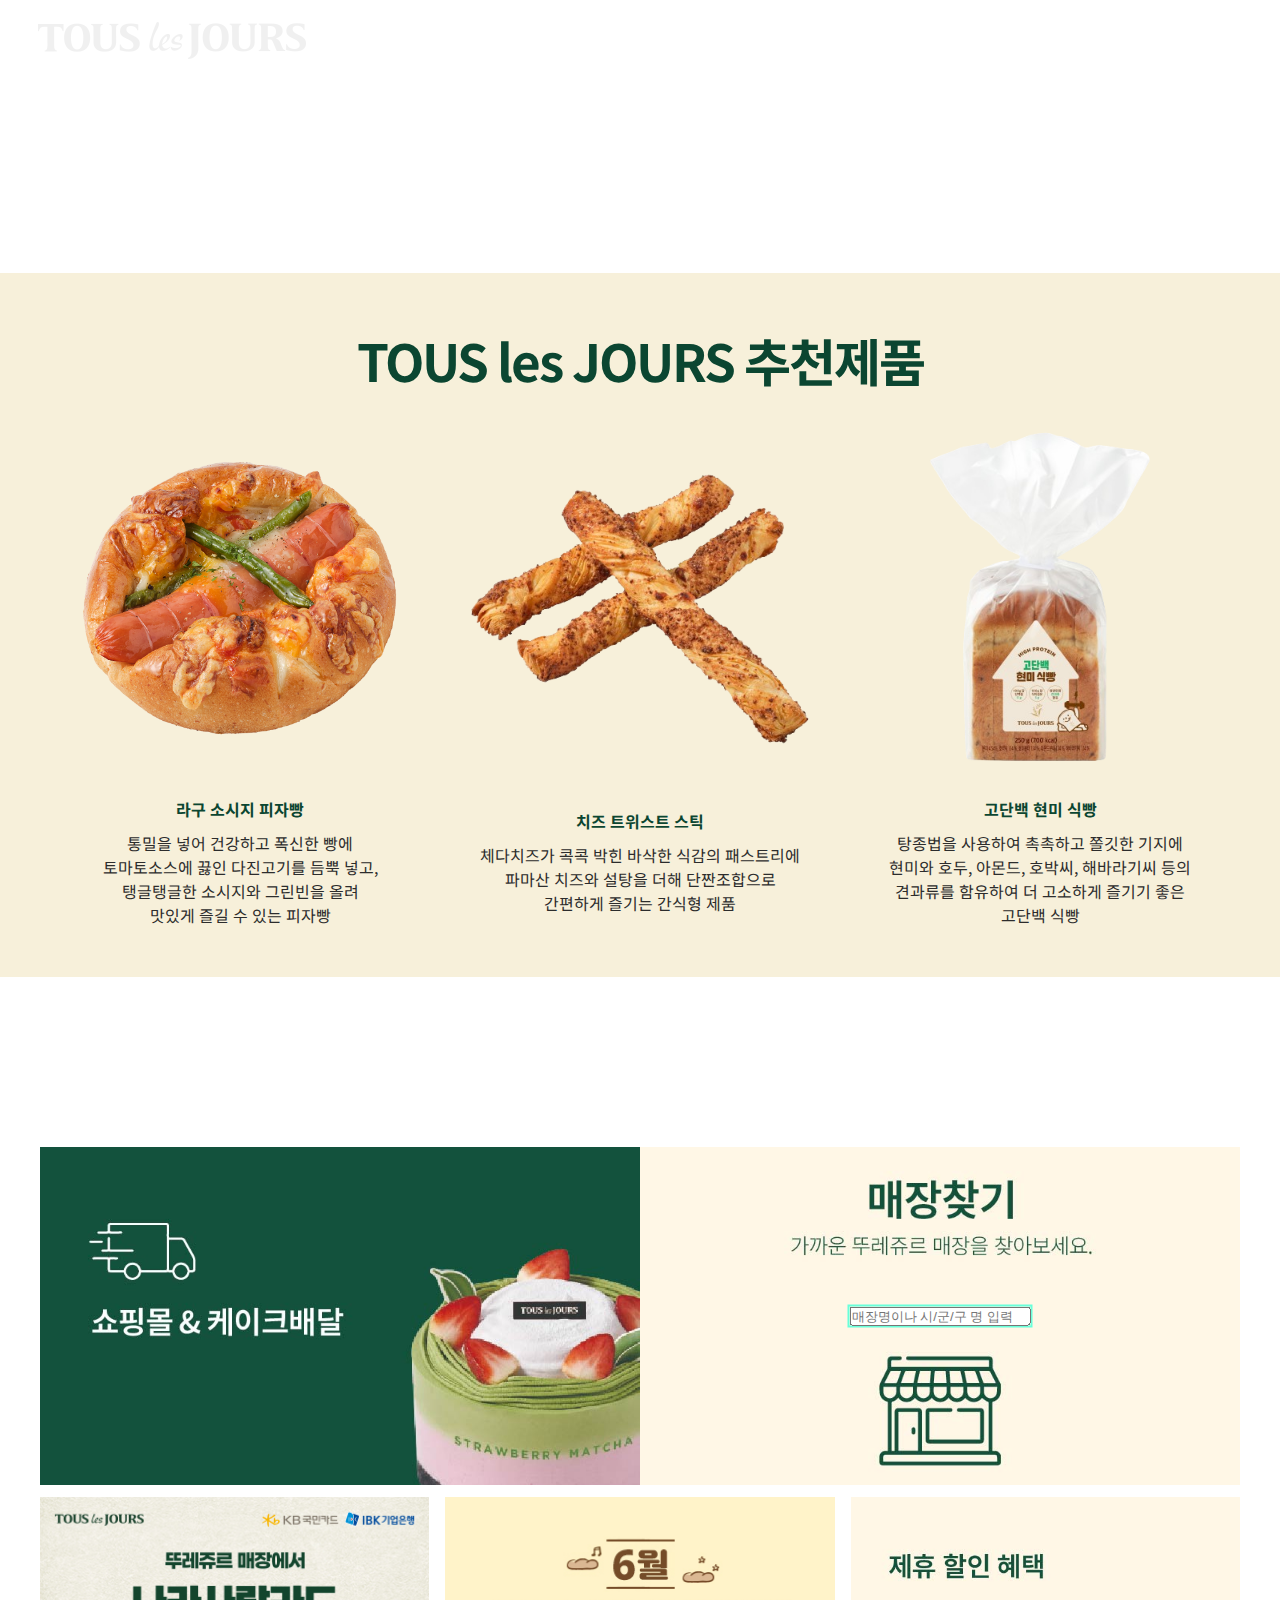
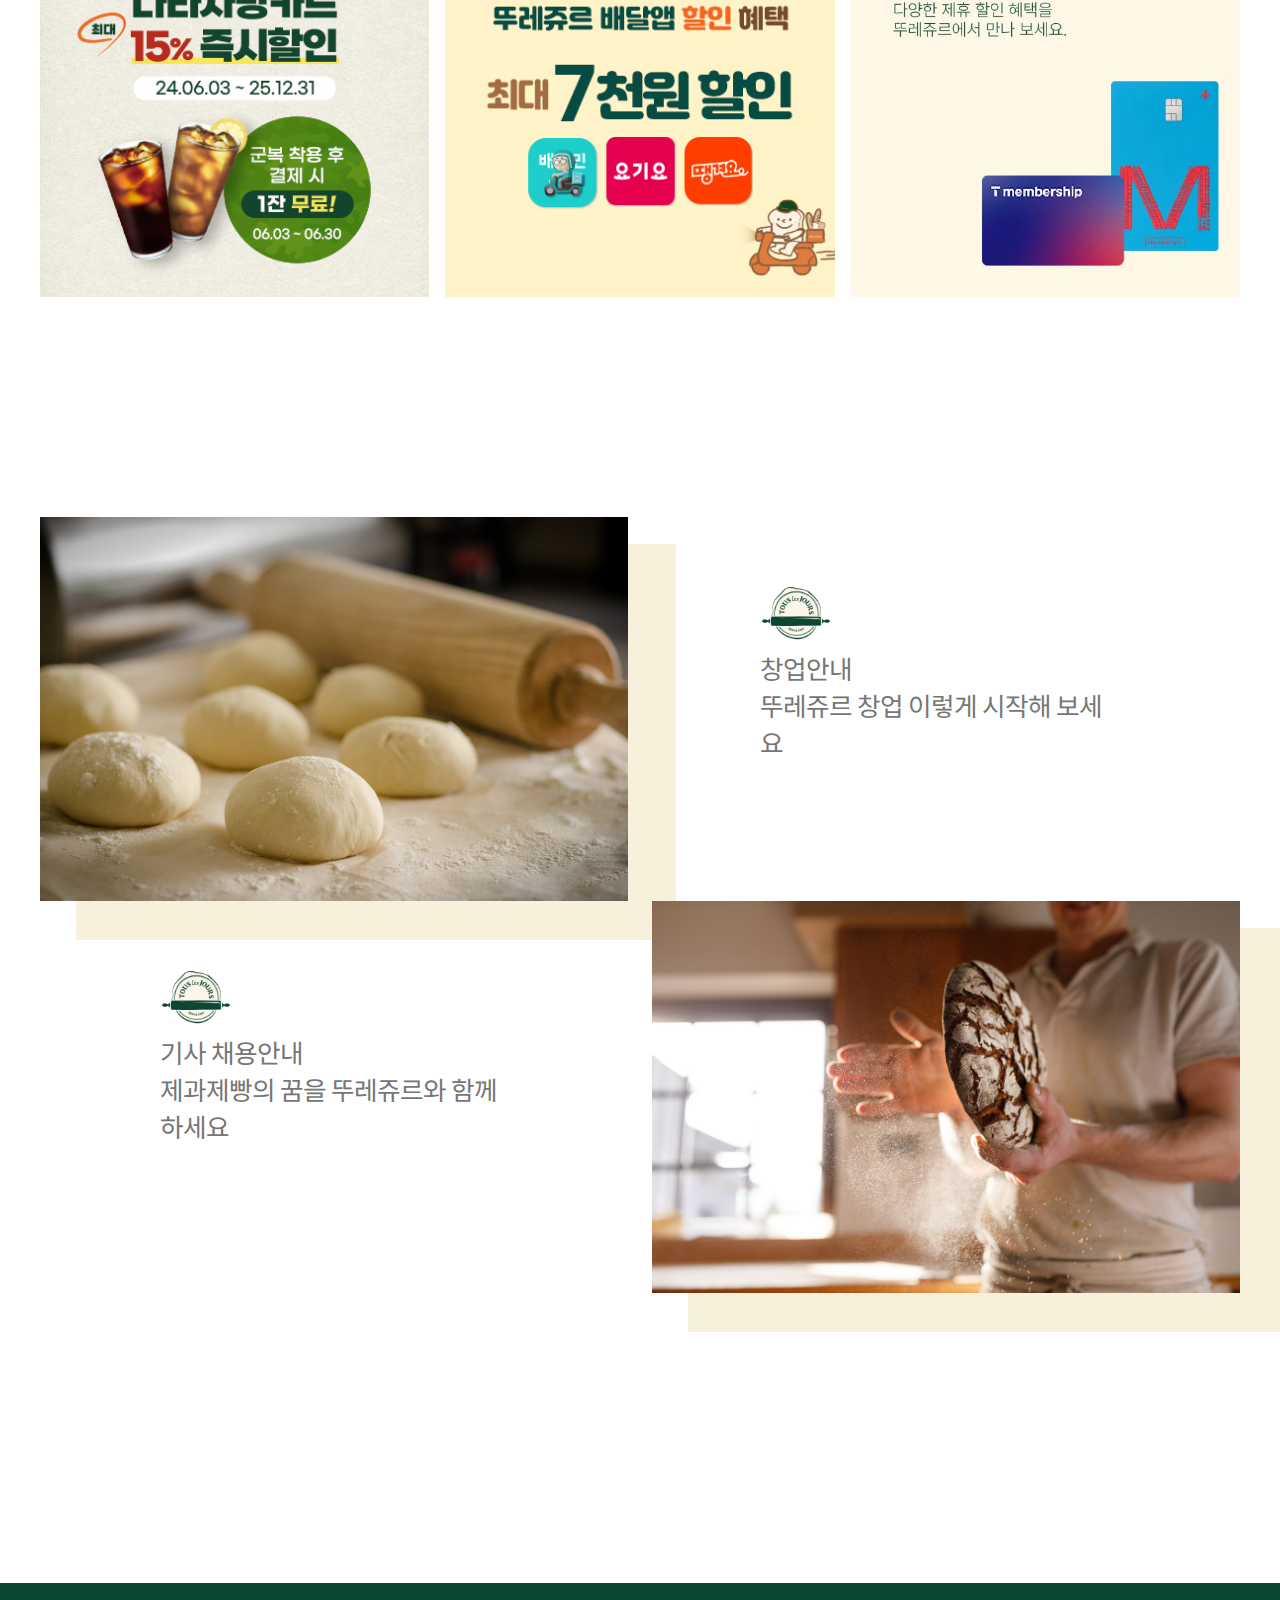
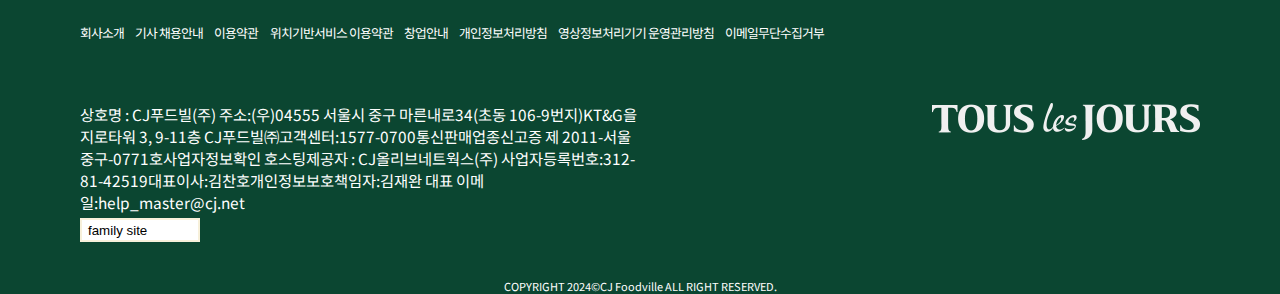
==== commit 7c85fdc5: "style : Responsive style" ====
--- a/index.html
+++ b/index.html
@@ -86,7 +86,7 @@
                               <h2>TOUS les JOURS 추천제품</h2>
 
                               <ul class="recom_list">
-                                <li>
+                                <li class="active">
                                     <a href="#">
                                         <img class="re" src="images/event_01.png" alt="">
                                         <div class="recom_txt">
@@ -134,24 +134,18 @@
                       
                         <ul class="shop_app">
                             <li class="evnet_item01">
-                                <!-- <h2>쇼핑몰 & 케이크배달</h2> -->
+                                <h2 class="blind">쇼핑몰 & 케이크배달</h2>
                                 <a href="#" class="app_wrap">
-                                    <img src="./images/event01.jpg" alt="">
-                                    <!-- <strong>
-                                        뚜레쥬르 제품을 온라인에서<br>
-                                        구매&배송신청 하세요.
-                                    </strong> -->
+                                    <img src="./images/event01.jpg" alt="쇼핑몰 & 케이크배달">
                                 </a>
                             </li>
 
                             <li class="evnet_item02">
-                                <!-- <h2>매장찾기</h2> -->
-                                <!-- <p>가까운 뚜레쥬르 매장을 찾아보세요.</p> -->
-                                <img src="./images/event02.jpg" alt="">
+                                <h2 class="blind">매장찾기</h2>
+                                <img src="./images/event02.jpg" alt="가까운 뚜레쥬르 매장을 찾아보세요">
                                 <form action="">
                                     <fieldset>
-                                        <!-- <legend>매장찾기</legend> -->
-
+                                        <legend class="blind">매장찾기</legend>
                                         <input type="text" placeholder="매장명이나 시/군/구 명 입력">
                                     </fieldset>
                                 </form>
@@ -160,17 +154,17 @@
                         <ul class="event_discount">
                             <li>
                                 <a href="#">
-                                    <img src="./images/event03.jpg" alt="">
+                                    <img src="./images/event03.jpg" alt="나라사랑카드 15% 즉시할인">
                                 </a>
                             </li>
                             <li>
                                 <a href="#">
-                                    <img src="./images/event04.jpeg" alt="">
+                                    <img src="./images/event04.jpeg" alt="뚜레쥬르 배달앱 최대 7천원 할인">
                                 </a>
                             </li>
                             <li>
                                 <a href="#">
-                                    <img src="./images/event05.jpg" alt="">
+                                    <img src="./images/event05.jpg" alt="제휴 할인 혜택">
                                 </a>
                             </li>
                         </ul>
@@ -221,7 +215,7 @@
             
             <footer id="footer">
                <div class="inner">
-                <!-- <h2 class="blind">사이트맵(전체메뉴)</h2> -->
+                <h2 class="blind">사이트맵(전체메뉴)</h2>
 
                 <ul class="sitemap">
                     <li><a href="#">회사소개</a></li>
@@ -271,6 +265,62 @@
         </body>
 
 
+    <script>
+
+    let header = document.querySelector("#header");
+
+    function scrollEvent(){
+        window.addEventListener("scroll",function(){
+            let sc = window.scrollY;
+            let headerY = header.clientHeight;
+            console.log(sc);
+            if ( sc >= headerY ){
+                document.querySelector("h1").classList.add("on");
+                header.classList.add("on");
+            }else {
+                document.querySelector("h1").classList.remove("on");
+                header.classList.remove("on");
+            }
+
+        });
+    }
+
+    //header event
+    scrollEvent();
+
+
+    //mobile gnb 햄버거 버튼
+    let gnbBtn = document.querySelector(".gnb_btn");
+    let gnb = document.querySelector("#gnb");
+
+    gnbBtn.addEventListener("click",function(){
+        gnb.classList.toggle("on");
+        
+    });
+
+
+    const recom = document.querySelectorAll(".recom_list li");
+        recom.forEach((e,i)=>{
+            recom[i].classList.remove("active");
+            e.addEventListener("mouseenter",function(){
+                recom[i].classList.add("active");
+
+            })
+            e.addEventListener("mouseleave",function(){
+                recom[i].classList.remove("active");
+
+            })
+               
+               
+             
+        })
+
+ 
+
+
+    
+    </script>
+
     <script src="http://code.jquery.com/jquery-3.7.0.js"></script>
 
     <script>
@@ -303,9 +353,6 @@
         });
 
     </script>
-
-
-    <script src="./js/index.js"></script>
     
 </body>
 </html>
--- a/css/main.css
+++ b/css/main.css
@@ -1,55 +1,5 @@
 @charset "UTF-8";
-/*reset*/
-* {
-  margin: 0;
-  padding: 0;
-  box-sizing: border-box;
-}
-
-body {
-  font-family: "Noto Sans KR";
-}
-
-html, body {
-  height: 100%;
-}
-
-body, div, p, dl, dt, dd, ul, ol, li, h1, h2, h3, h4, h5, h6, form, fieldset, button, input {
-  margin: 0;
-  padding: 0;
-}
-
-html {
-  scroll-behavior: smooth;
-}
-
-h1, h2, h3, h4 {
-  font-size: 1rem;
-}
-
-ul, li, ol {
-  list-style: none;
-}
-
-img, fieldset, iframe {
-  border: 0;
-}
-
-img {
-  vertical-align: top;
-}
-
-table {
-  border-collapse: collapse;
-}
-
-a {
-  text-decoration: none;
-  color: #2c2c2c;
-  font-size: 1rem;
-  font-weight: 400;
-}
-
+@import url(common.css);
 body {
   font: 11px "Noto Sans KR", "나눔고딕";
   color: #767676;
@@ -63,6 +13,9 @@
   letter-spacing: -2px;
   text-align: center;
   color: #0B4631;
+}
+body #contents {
+  overflow: hidden;
 }
 body .inner {
   max-width: 1200px;
@@ -177,7 +130,15 @@
   height: 500px;
   border-radius: 50%;
   border: 4px dashed #fff;
-  animation: reRound 0.5s ease-in;
+  animation: reRound 0.3s ease-in;
+}
+#recom .recom_list li .recom_txt {
+  text-align: center;
+}
+#recom .recom_list li .recom_txt strong {
+  display: inline-block;
+  margin-bottom: 10px;
+  color: #0B4631;
 }
 
 @keyframes reRound {
@@ -254,7 +215,9 @@
   -moz-box-shadow: 42px 33px 0px 6px rgb(247, 240, 218);
 }
 #banner_wrap .item .txt {
-  font-size: 3vw;
+  width: 30%;
+  margin: 5% auto;
+  font-size: 2vw;
   letter-spacing: -1px;
 }
 #banner_wrap .item .txt span {
@@ -270,11 +233,11 @@
 }
 #footer .inner {
   margin-bottom: 0;
+  padding: 40px;
 }
 #footer .inner .sitemap {
   display: flex;
   flex-wrap: wrap;
-  flex-direction: c;
   justify-content: flex-start;
   gap: 1%;
   margin-bottom: 5%;
@@ -300,6 +263,14 @@
   position: relative;
   width: 120px;
   height: 20px;
+  margin-top: 5px;
+}
+#footer .inner .familysite .family_btn {
+  width: 100%;
+  background-color: #fff;
+  border: 2px solid #f7f0da;
+  padding: 2% 5%;
+  text-align: left;
 }
 #footer .inner .familysite ul {
   display: none;
@@ -315,8 +286,8 @@
   height: 20px;
 }
 #footer .copyright {
-  background-color: #f7f0da;
-  color: #222;
+  background-color: #0B4631;
+  color: #ffffff;
   text-align: center;
 }
 
@@ -399,25 +370,46 @@
   #banner_wrap .item li:nth-child(4) {
     order: 4;
   }
-  #footer .footer_setion {
+  #banner_wrap .item .txt {
+    width: 100%;
+    font-size: 4vw;
+    margin-left: 5%;
+  }
+  #banner_wrap .item .txt img {
+    display: block;
+  }
+  #banner_wrap .item .txt p {
+    display: inline-block;
+  }
+  #footer .inner {
+    margin-top: 0;
+  }
+  #footer .inner .footer_setion {
     flex-direction: column;
     text-align: center;
   }
-  #footer .footer_setion li:nth-child(1) {
+  #footer .inner .footer_setion li:nth-child(1) {
     order: 2;
   }
-  #footer .footer_setion li:nth-child(2) {
+  #footer .inner .footer_setion li:nth-child(2) {
     order: 1;
   }
-  #footer .footer_setion .area {
+  #footer .inner .footer_setion .area {
     margin: 0 auto;
   }
-  #footer .familysite {
-    margin: 0 auto;
+  #footer .inner .sitemap {
+    justify-content: center;
+    font-size: 2vw;
+  }
+  #footer .inner .familysite {
+    margin: 5px auto;
     text-align: center;
   }
 }
 @media all and (min-width: 768px) and (max-width: 1023px) { /* 태블릿 */
+  body {
+    border: 10px dashed rgb(56, 255, 53);
+  }
   #header h1 {
     flex: 1;
     background-size: contain;
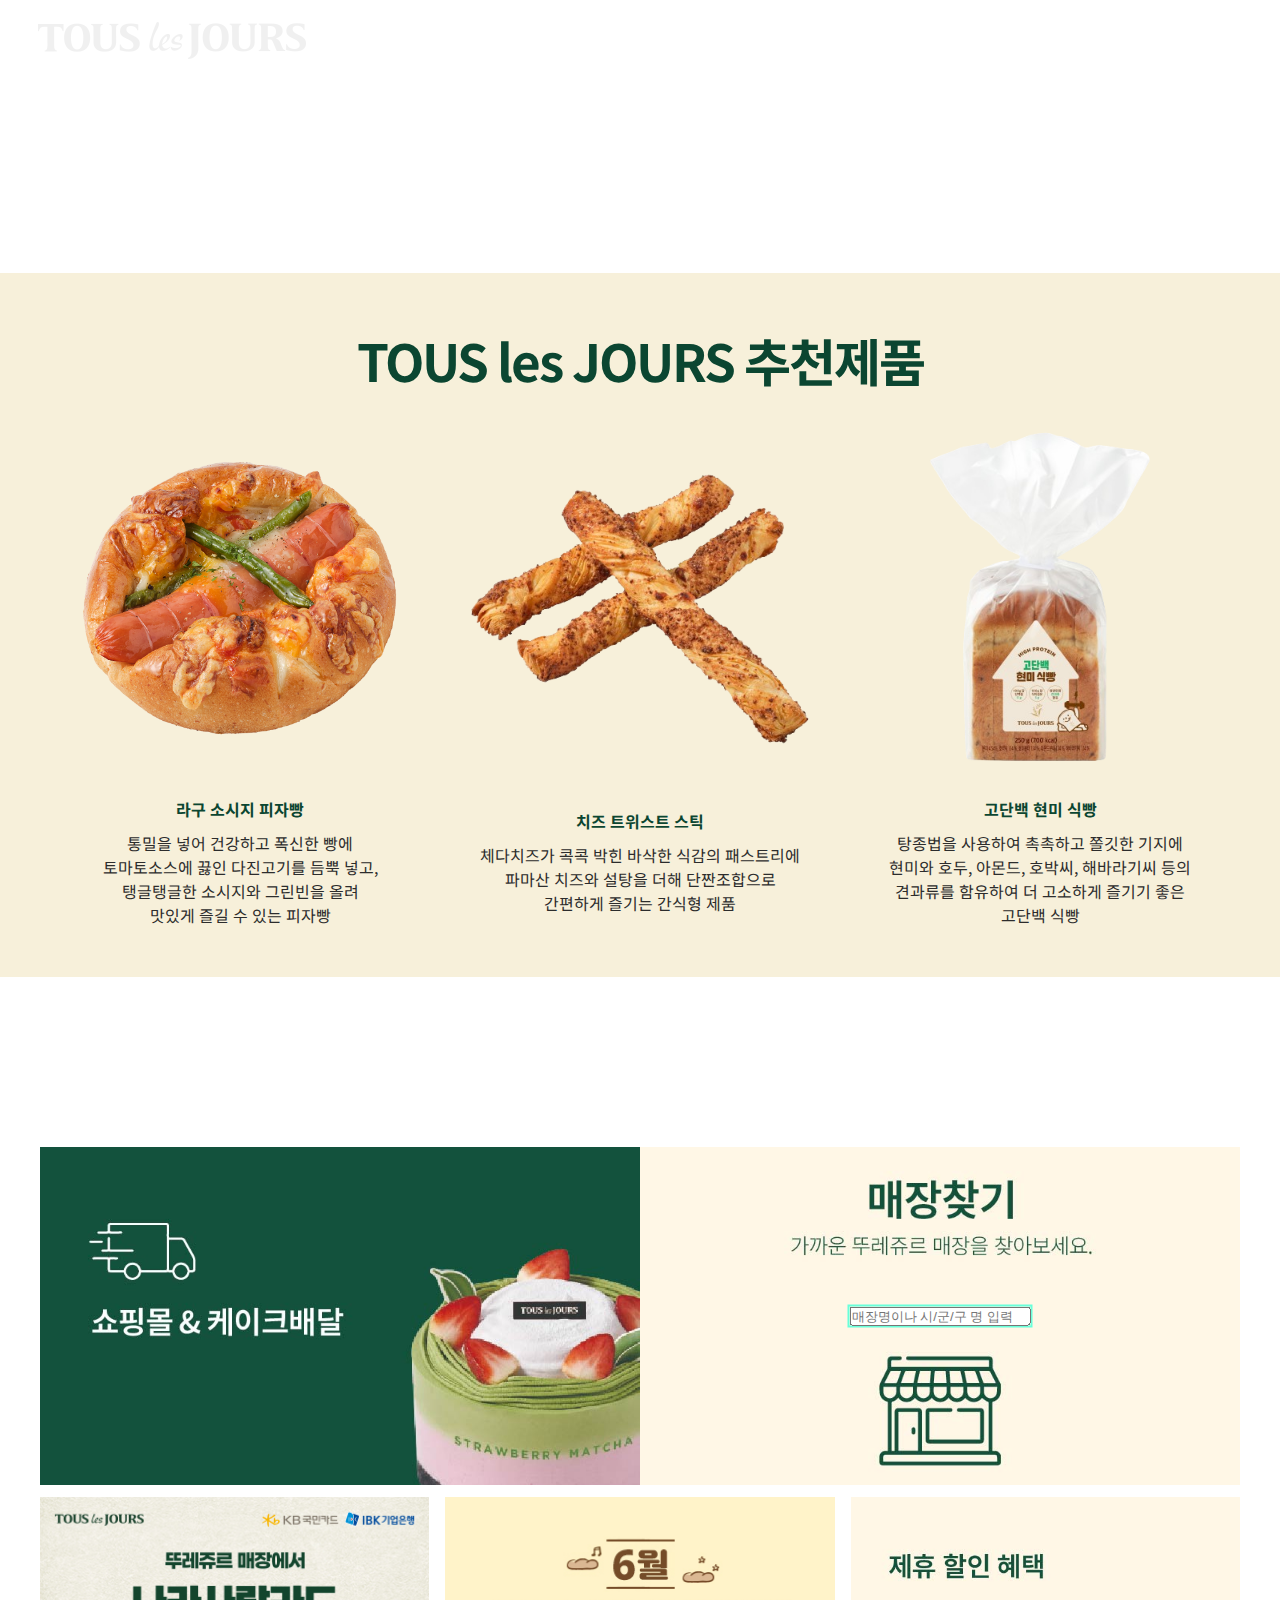
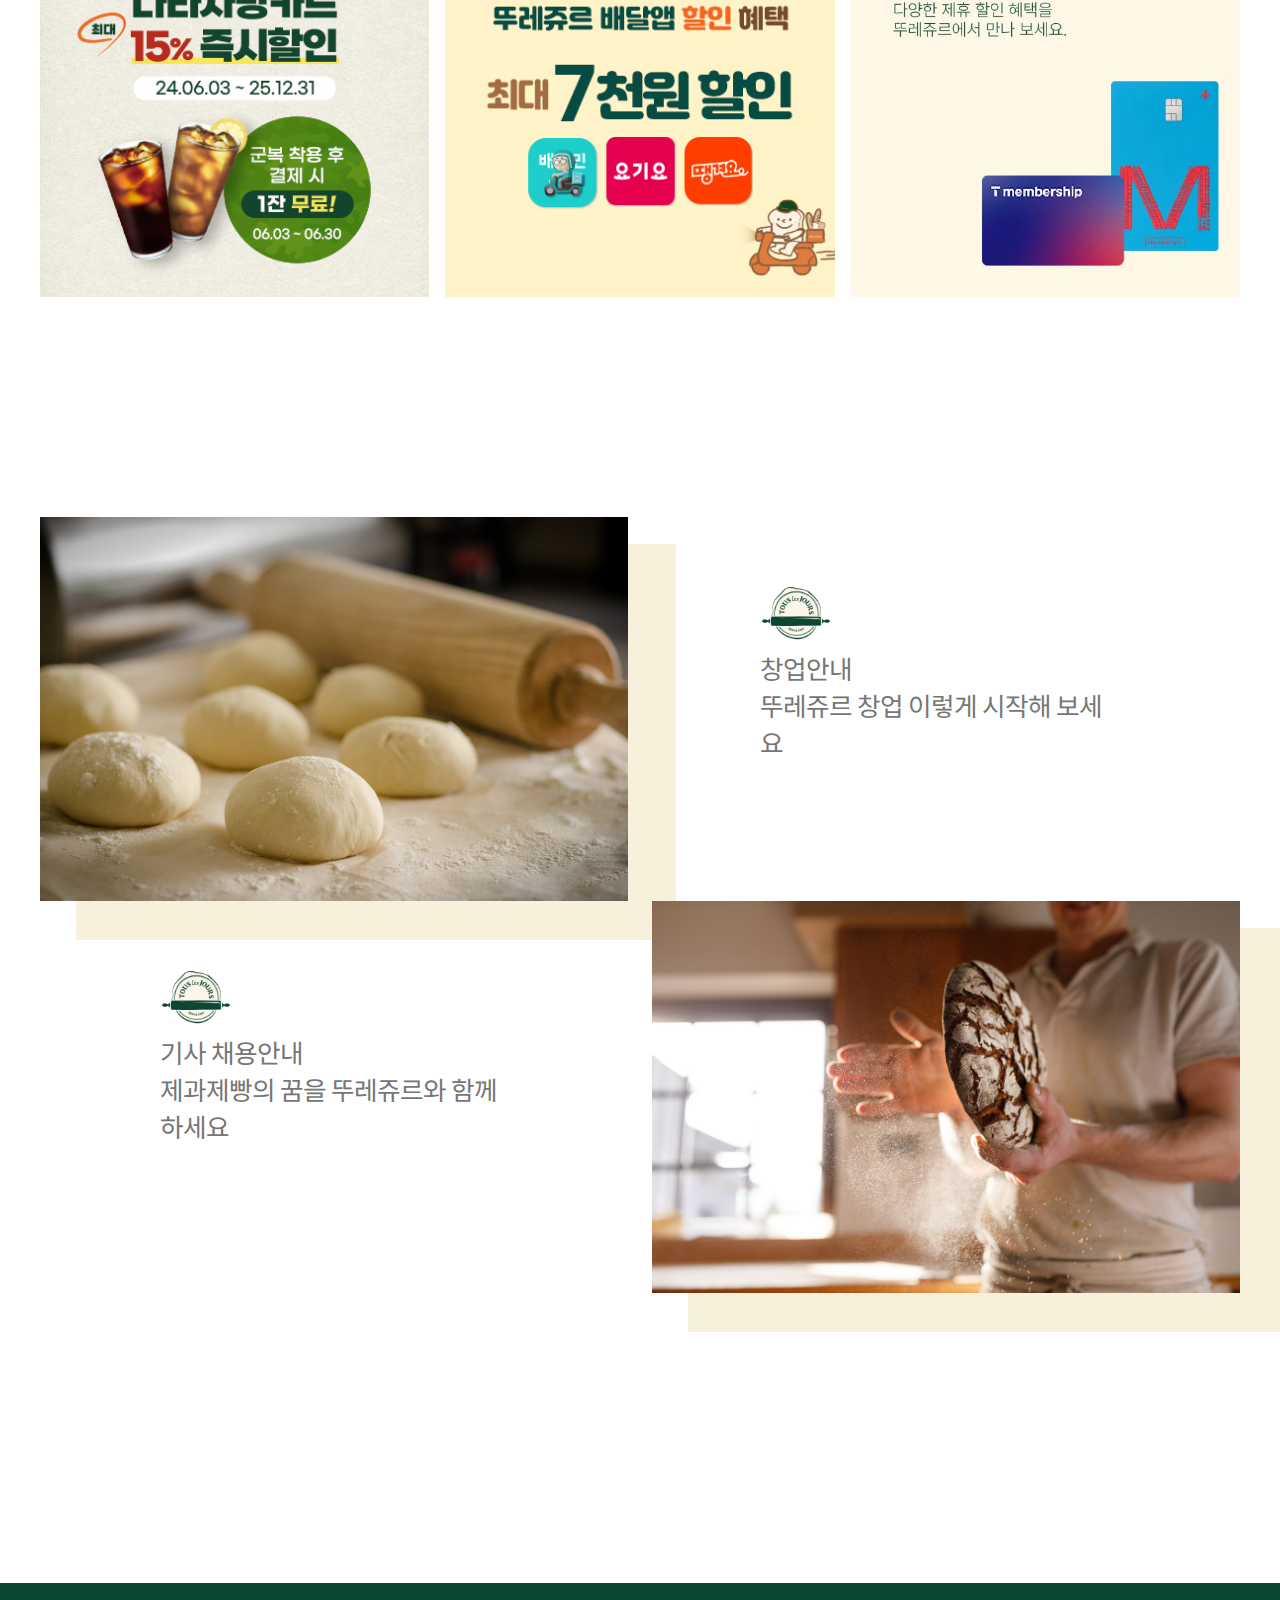
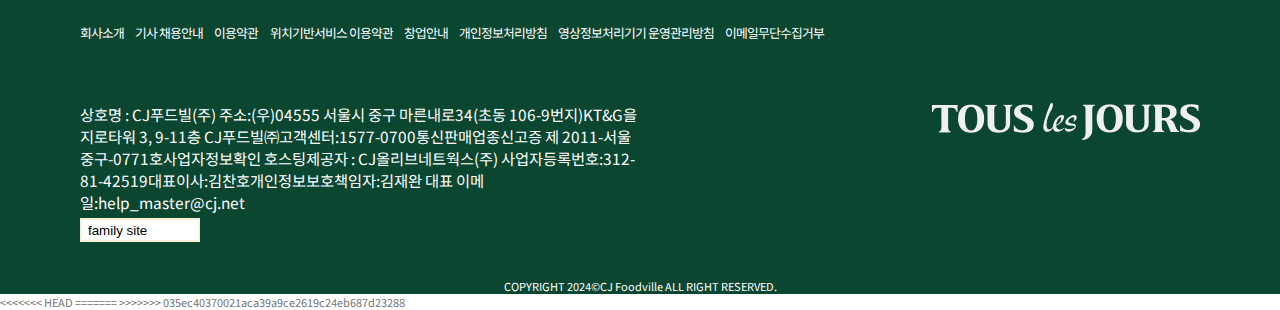
==== commit 686b2b37: "Merge branch 'master' of https://github.com/superji0/rw_touslesjours" ====
--- a/index.html
+++ b/index.html
@@ -86,7 +86,7 @@
                               <h2>TOUS les JOURS 추천제품</h2>
 
                               <ul class="recom_list">
-                                <li class="active">
+                                <li>
                                     <a href="#">
                                         <img class="re" src="images/event_01.png" alt="">
                                         <div class="recom_txt">
@@ -265,6 +265,7 @@
         </body>
 
 
+<<<<<<< HEAD
     <script>
 
     let header = document.querySelector("#header");
@@ -321,6 +322,8 @@
     
     </script>
 
+=======
+>>>>>>> 035ec40370021aca39a9ce2619c24eb687d23288
     <script src="http://code.jquery.com/jquery-3.7.0.js"></script>
 
     <script>
@@ -353,6 +356,9 @@
         });
 
     </script>
+
+
+    <script src="./js/index.js"></script>
     
 </body>
 </html>
--- a/css/main.css
+++ b/css/main.css
@@ -407,9 +407,6 @@
   }
 }
 @media all and (min-width: 768px) and (max-width: 1023px) { /* 태블릿 */
-  body {
-    border: 10px dashed rgb(56, 255, 53);
-  }
   #header h1 {
     flex: 1;
     background-size: contain;
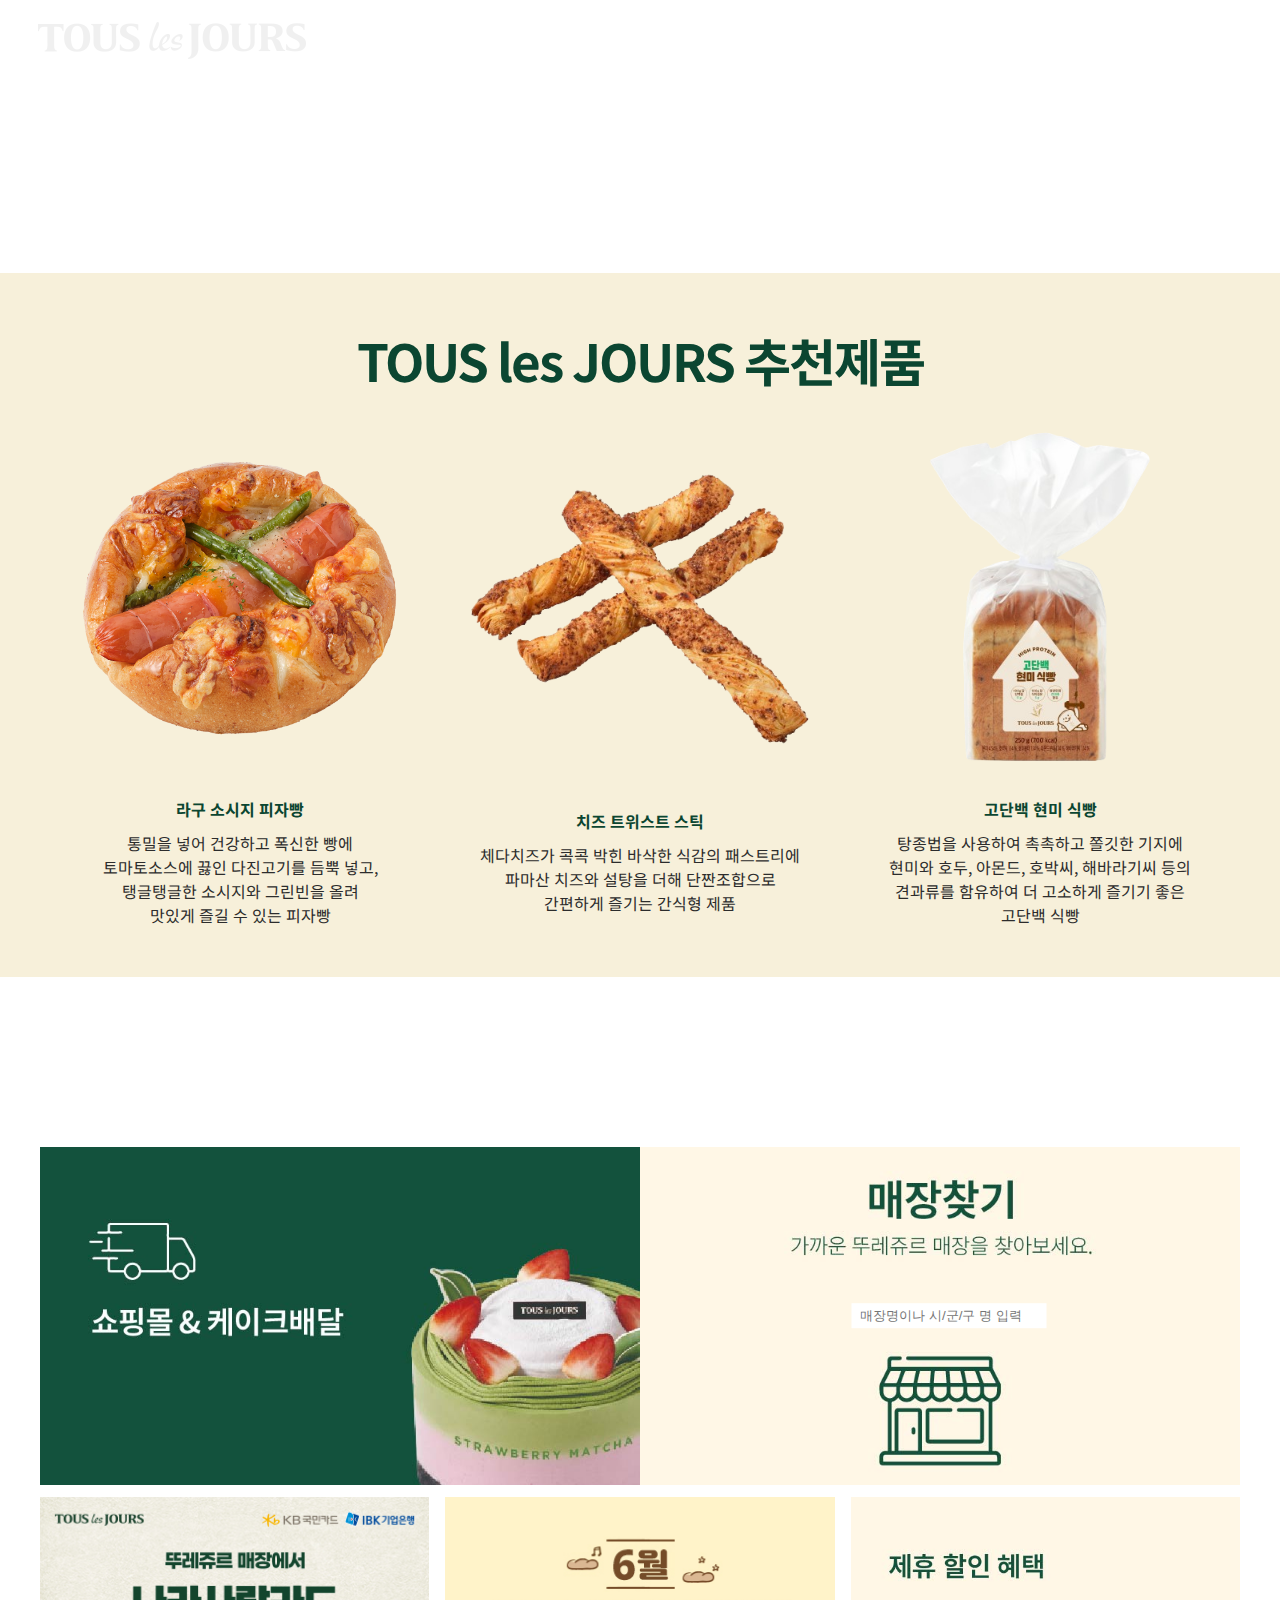
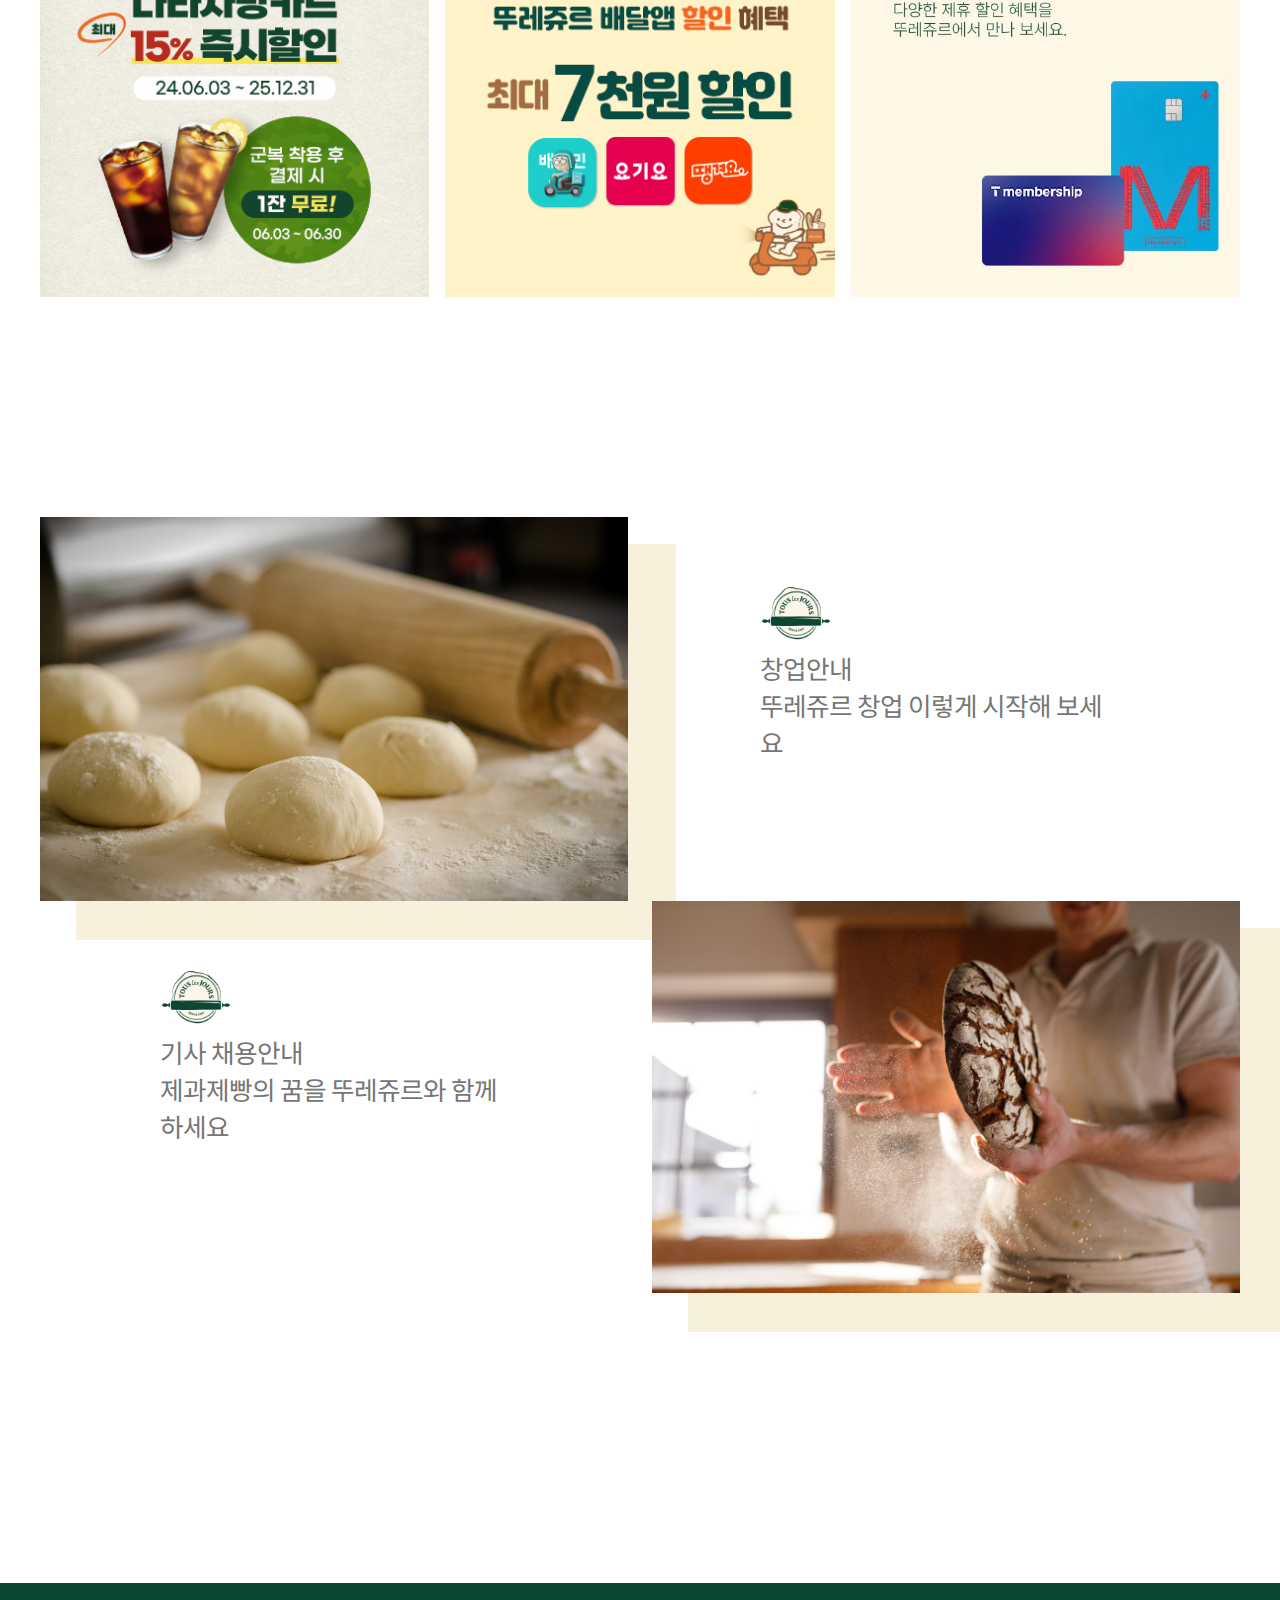
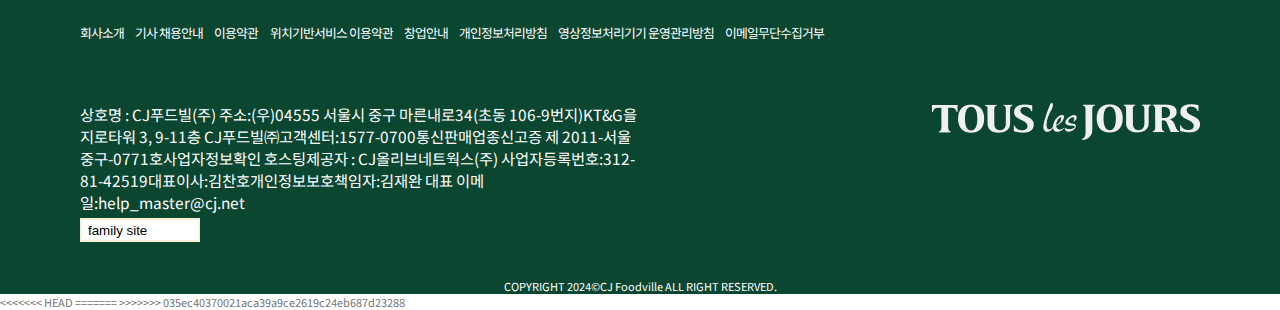
==== commit 8ab8a88e: "fix : style form" ====
--- a/index.html
+++ b/index.html
@@ -143,10 +143,10 @@
                             <li class="evnet_item02">
                                 <h2 class="blind">매장찾기</h2>
                                 <img src="./images/event02.jpg" alt="가까운 뚜레쥬르 매장을 찾아보세요">
-                                <form action="">
+                                <form>
                                     <fieldset>
                                         <legend class="blind">매장찾기</legend>
-                                        <input type="text" placeholder="매장명이나 시/군/구 명 입력">
+                                        <input type="text"  id="search" placeholder="매장명이나 시/군/구 명 입력">
                                     </fieldset>
                                 </form>
                             </li>
--- a/css/main.css
+++ b/css/main.css
@@ -167,8 +167,8 @@
   top: 50%;
   left: 50%;
   transform: translate(-50%, -50%);
-  border: 2px solid rgb(105, 255, 218);
-}
+}
+#search { padding: 3% 5%; border: none; background-color: #fff;}
 #evnet_wrap ul.event_discount {
   display: flex;
   gap: 1rem;
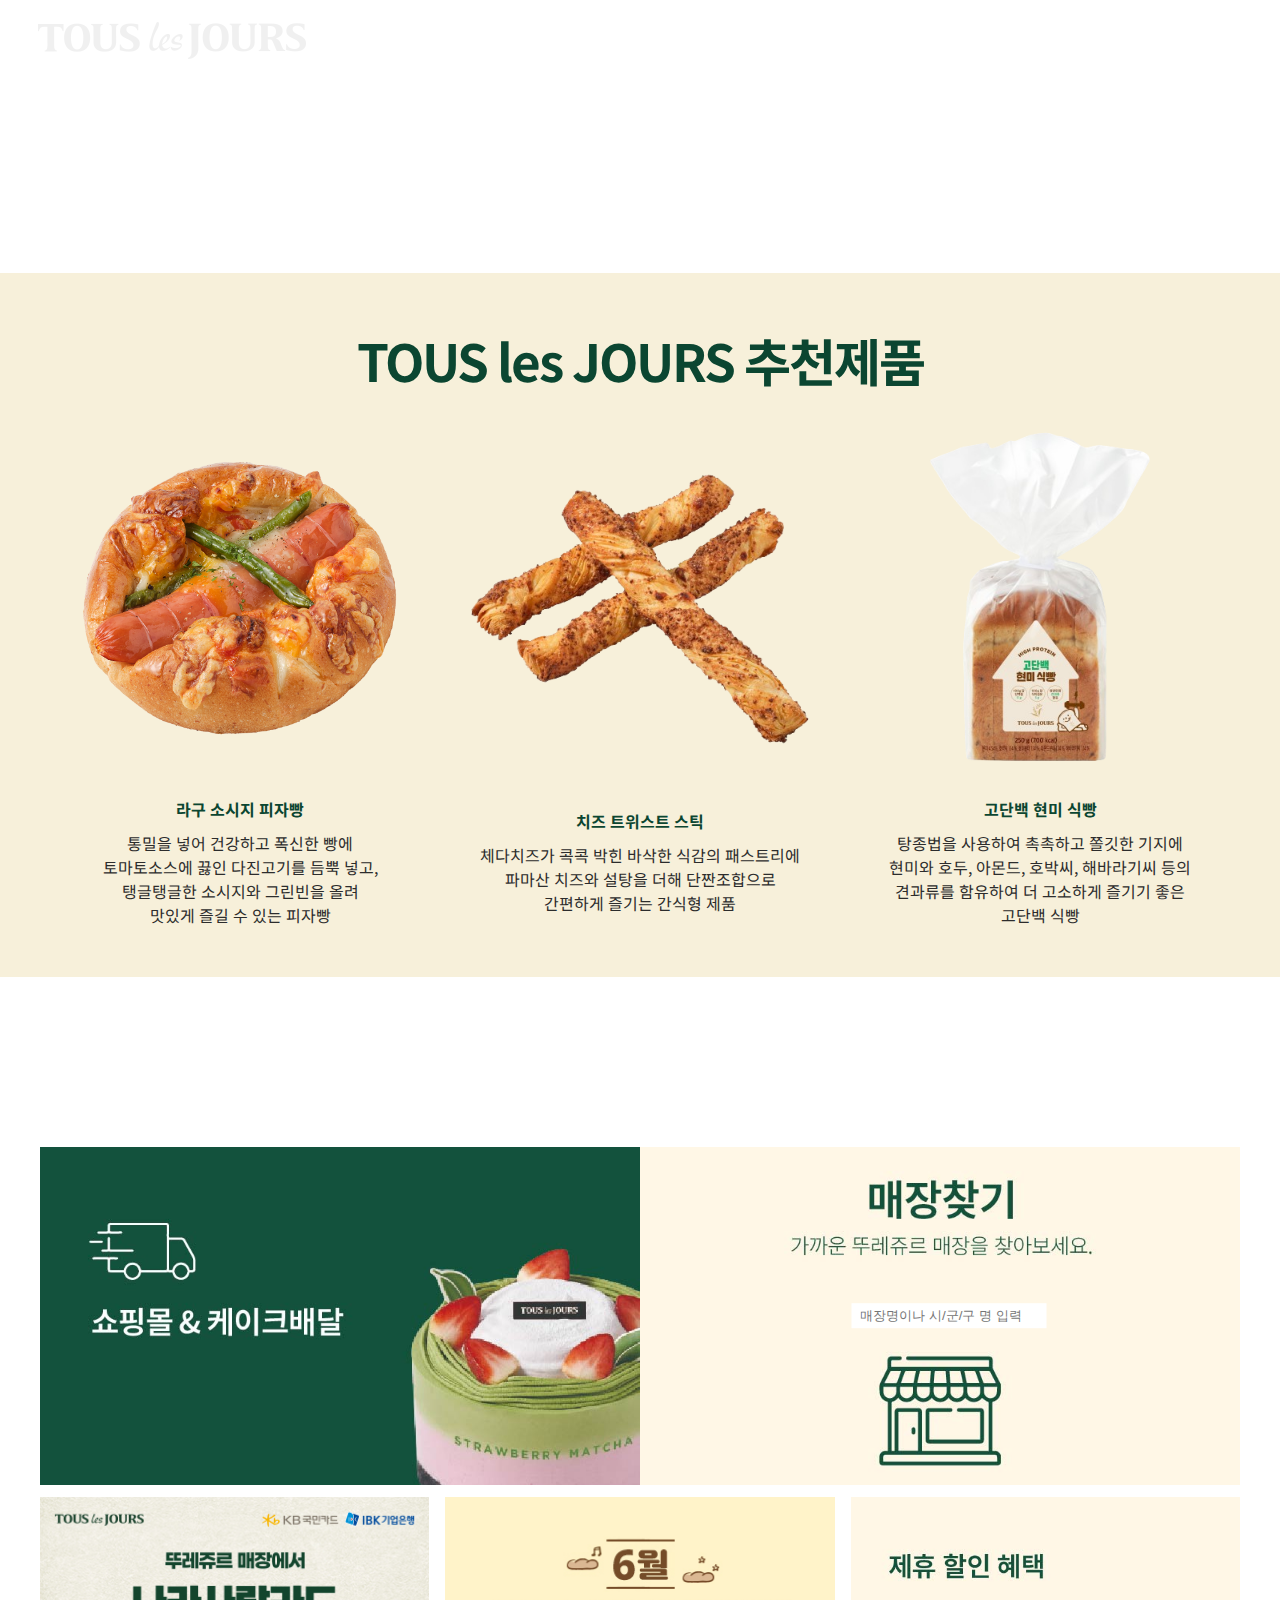
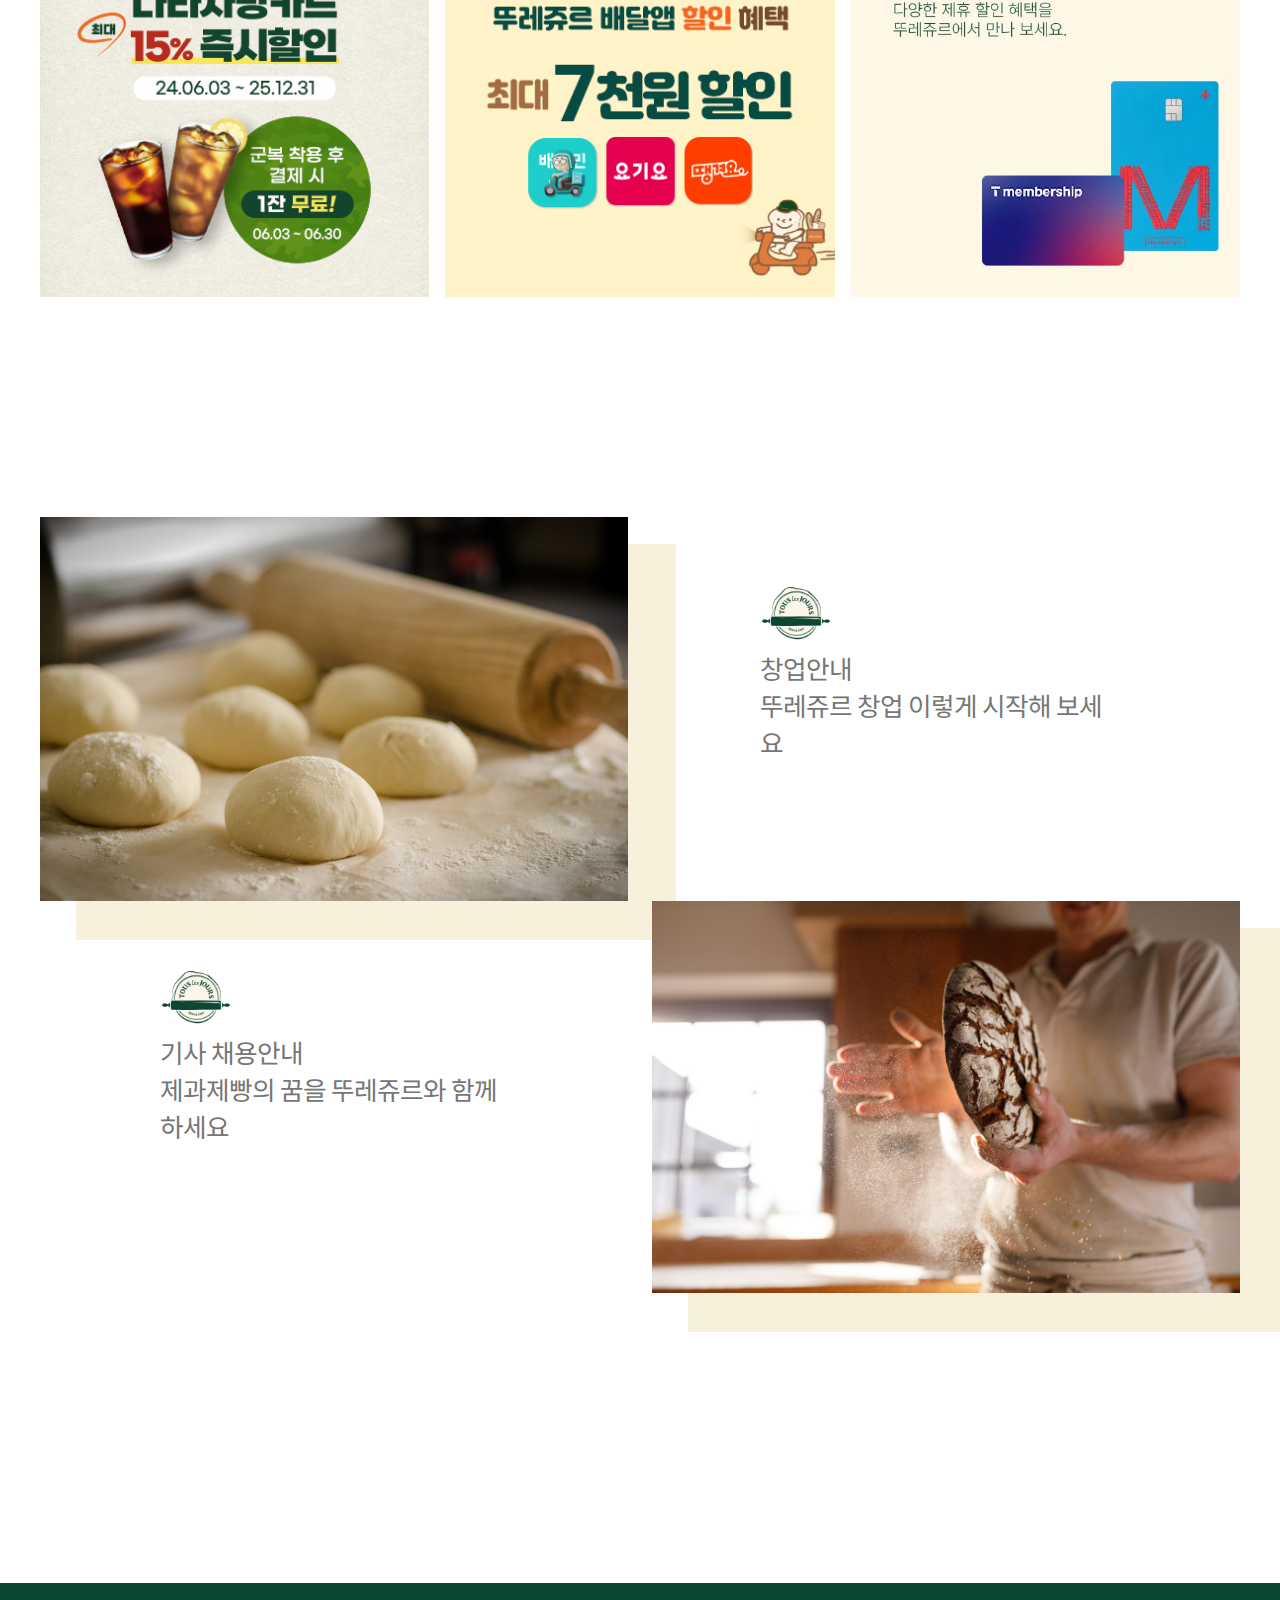
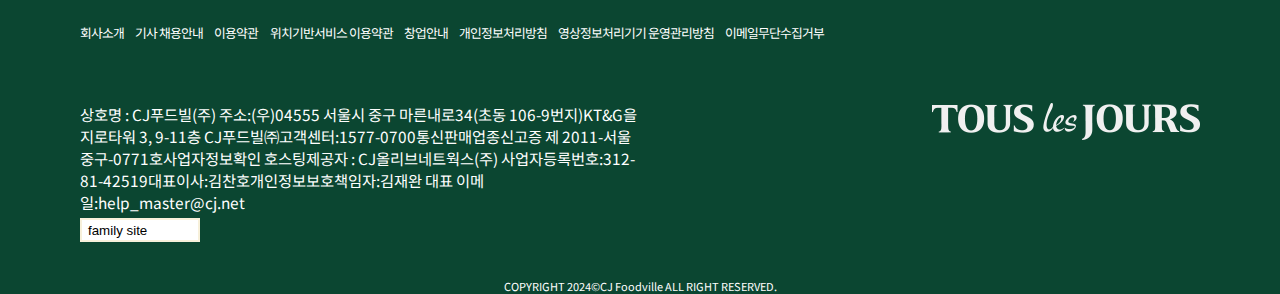
==== commit 6a04e1ee: "docs:text" ====
--- a/index.html
+++ b/index.html
@@ -264,8 +264,6 @@
             
         </body>
 
-
-<<<<<<< HEAD
     <script>
 
     let header = document.querySelector("#header");
@@ -321,9 +319,6 @@
 
     
     </script>
-
-=======
->>>>>>> 035ec40370021aca39a9ce2619c24eb687d23288
     <script src="http://code.jquery.com/jquery-3.7.0.js"></script>
 
     <script>
